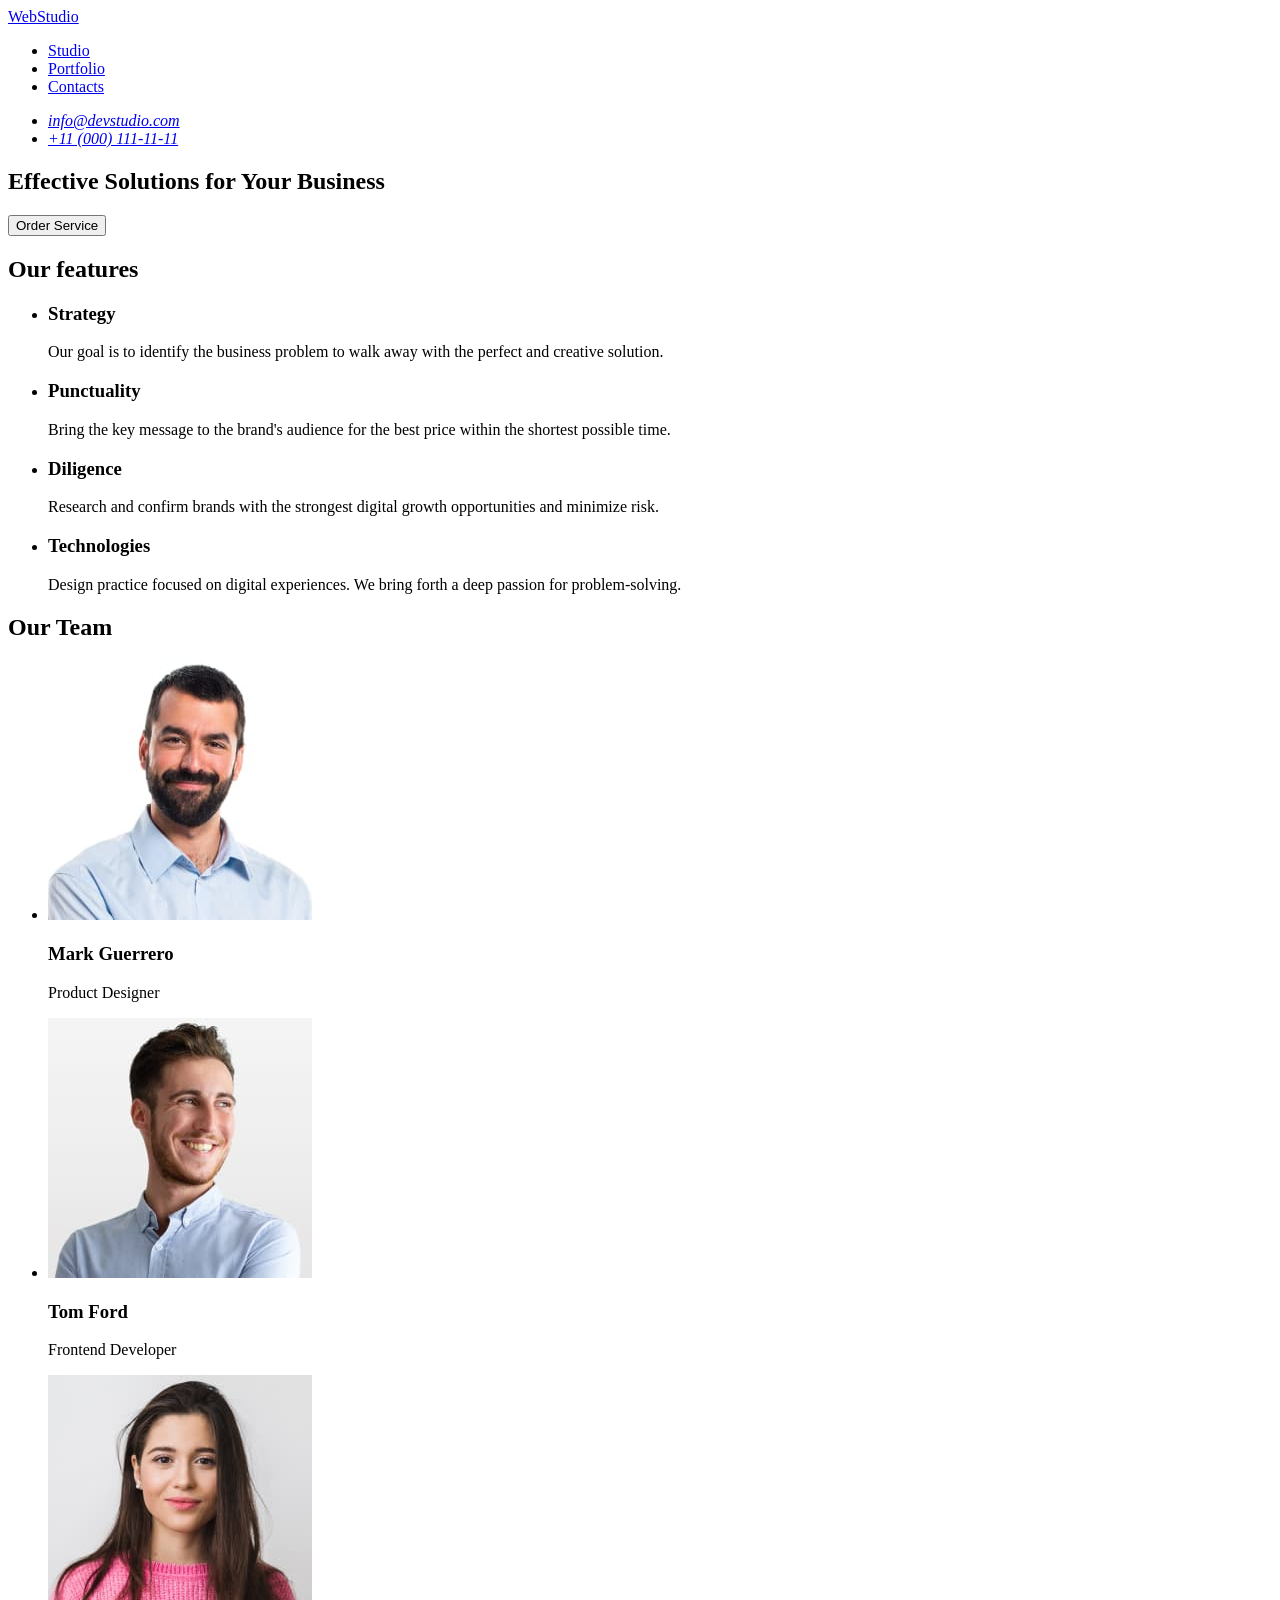
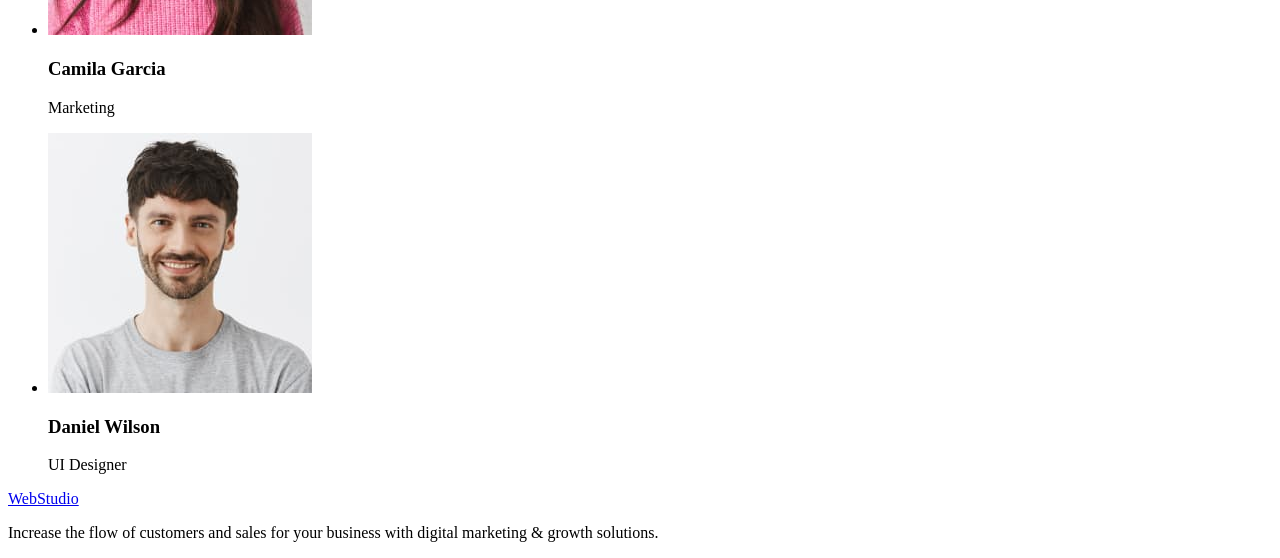
==== index.html @ a67ca137 "save changes" ====
<!doctype html>
<html lang="en">
  <head>
    <meta charset="UTF-8" />
    <meta name="viewport" content="width=device-width, initial-scale=1.0" />
    <title>WebStudio</title>
  </head>
  <body>
    <header id="header">
      <a href="./index.html">WebStudio</a>
      <nav>
        <ul>
          <li><a href="#hero">Studio</a></li>
          <li><a href="#portfolio">Portfolio</a></li>
          <li><a href="#footer">Contacts</a></li>
        </ul>
      </nav>
      <address>
        <ul>
          <li><a href="mailto:info@devstudio.com">info@devstudio.com</a></li>
          <li><a href="tel:+110001111111">+11 (000) 111-11-11</a></li>
        </ul>
      </address>
    </header>
    <main>
      <section id="hero">
        <h1>Effective Solutions for Your Business</h1>
        <button type="button">Order Service</button>
      </section>

      <section id="features">
        <h2>Our features</h2>
        <ul>
          <li>
            <h3>Strategy</h3>
            <p>
              Our goal is to identify the business problem to walk away with the
              perfect and creative solution.
            </p>
          </li>

          <li>
            <h3>Punctuality</h3>
            <p>
              Bring the key message to the brand's audience for the best price
              within the shortest possible time.
            </p>
          </li>

          <li>
            <h3>Diligence</h3>
            <p>
              Research and confirm brands with the strongest digital growth
              opportunities and minimize risk.
            </p>
          </li>

          <li>
            <h3>Technologies</h3>
            <p>
              Design practice focused on digital experiences. We bring forth a
              deep passion for problem-solving.
            </p>
          </li>
        </ul>
      </section>

      <section id="team">
        <h2>Our Team</h2>
        <ul>
          <li>
            <img
              src="./images/team-1.jpg"
              alt="Mark Guerrero"
              width="264"
              height="260"
            />
            <h3>Mark Guerrero</h3>
            <p>Product Designer</p>
          </li>

          <li>
            <img
              src="./images/team-2.jpg"
              alt="Tom Ford"
              width="264"
              height="260"
            />
            <h3>Tom Ford</h3>
            <p>Frontend Developer</p>
          </li>

          <li>
            <img
              src="./images/team-3.jpg"
              alt="Camila Garcia"
              width="264"
              height="260"
            />
            <h3>Camila Garcia</h3>
            <p>Marketing</p>
          </li>

          <li>
            <img
              src="./images/team-4.jpg"
              alt="Daniel Wilson"
              width="264"
              height="260"
            />
            <h3>Daniel Wilson</h3>
            <p>UI Designer</p>
          </li>
        </ul>
      </section>
    </main>
    <footer id="footer">
      <a href="./index.html">WebStudio</a>
      <p>
        Increase the flow of customers and sales for your business with digital
        marketing & growth solutions.
      </p>
    </footer>
  </body>
</html>
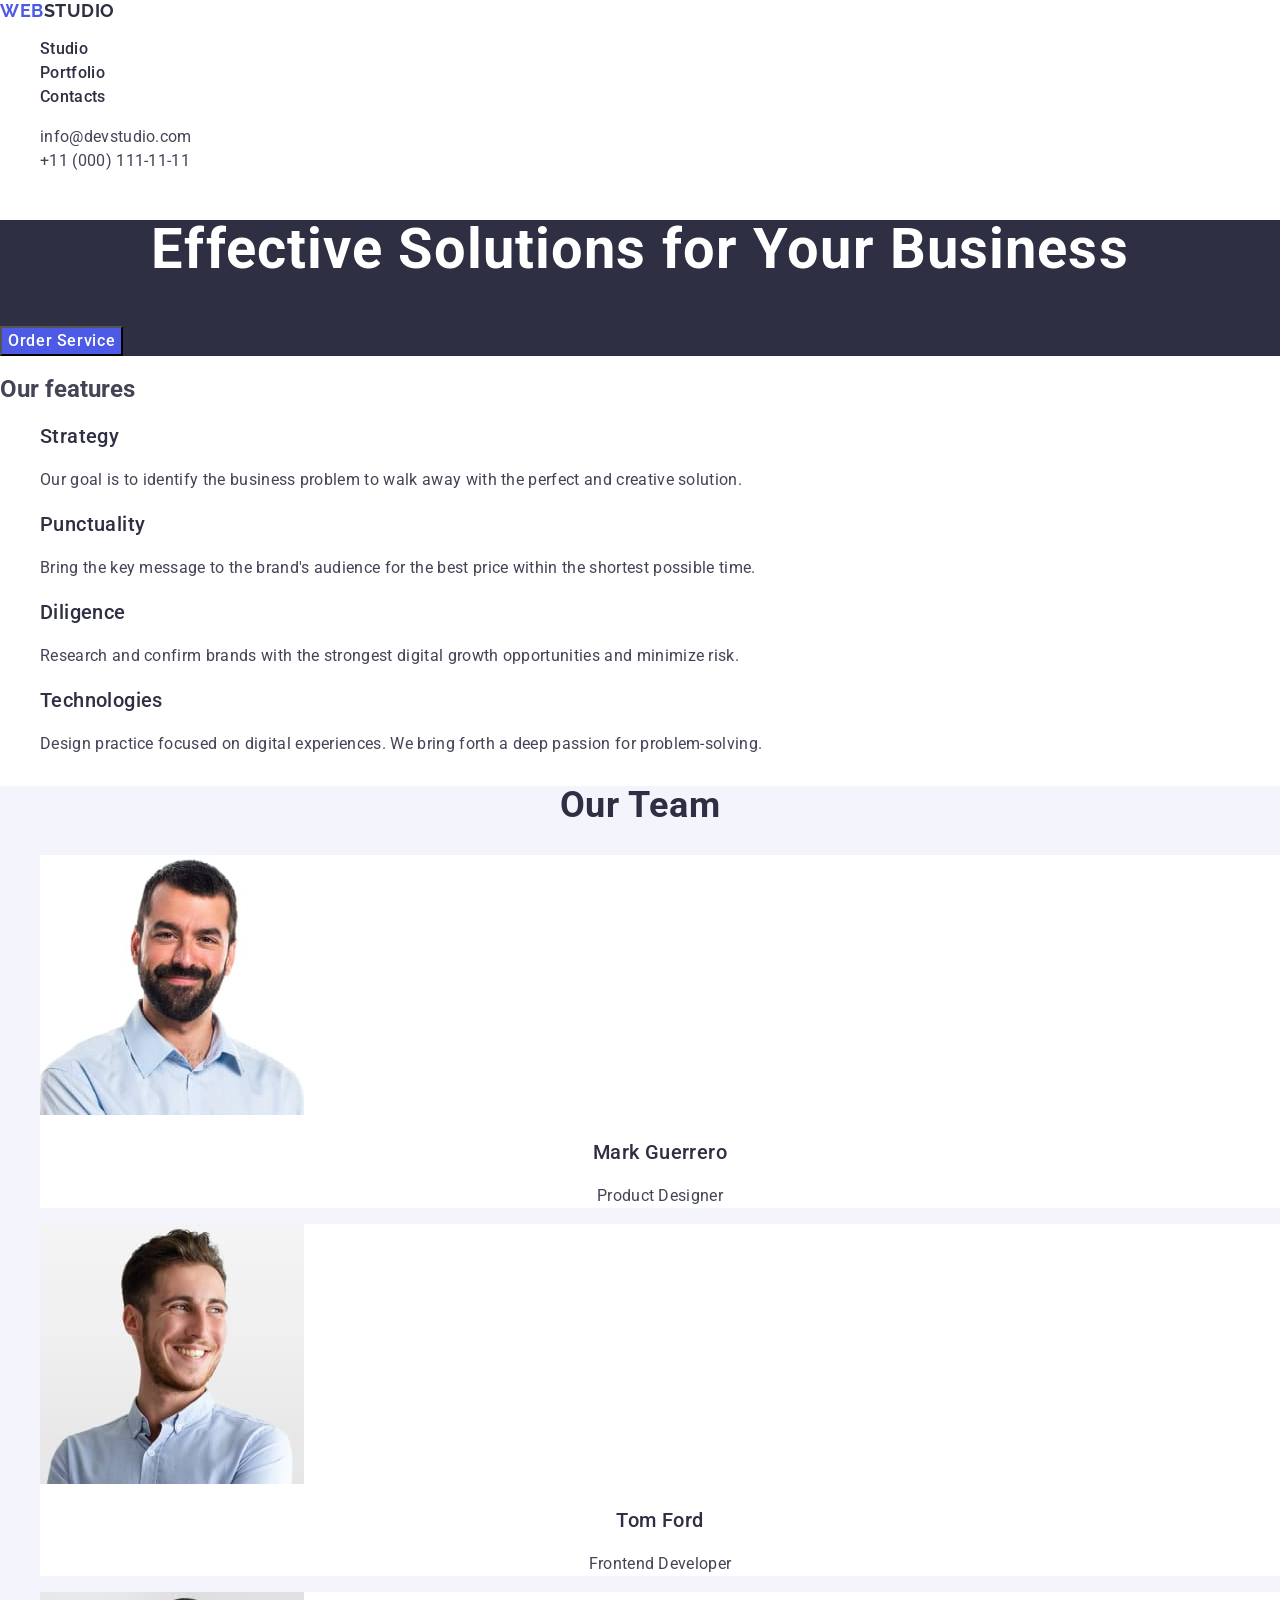
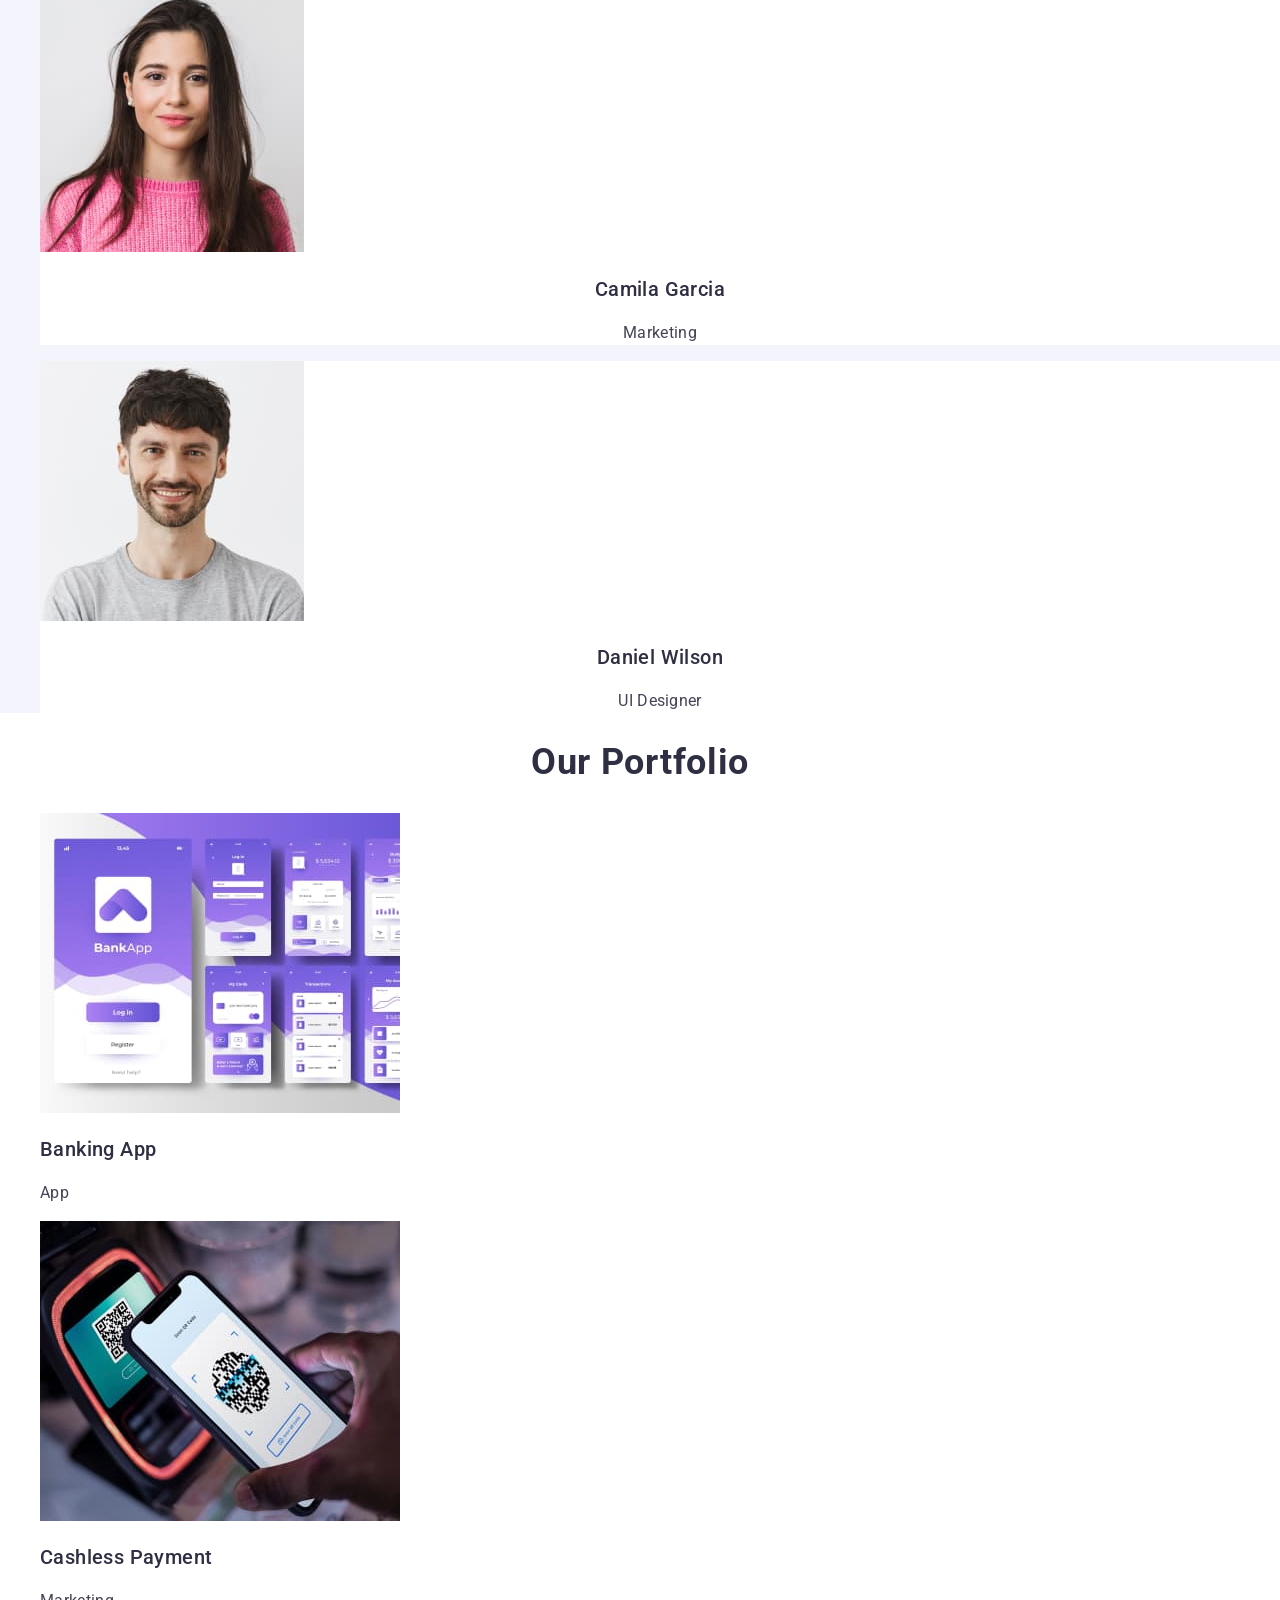
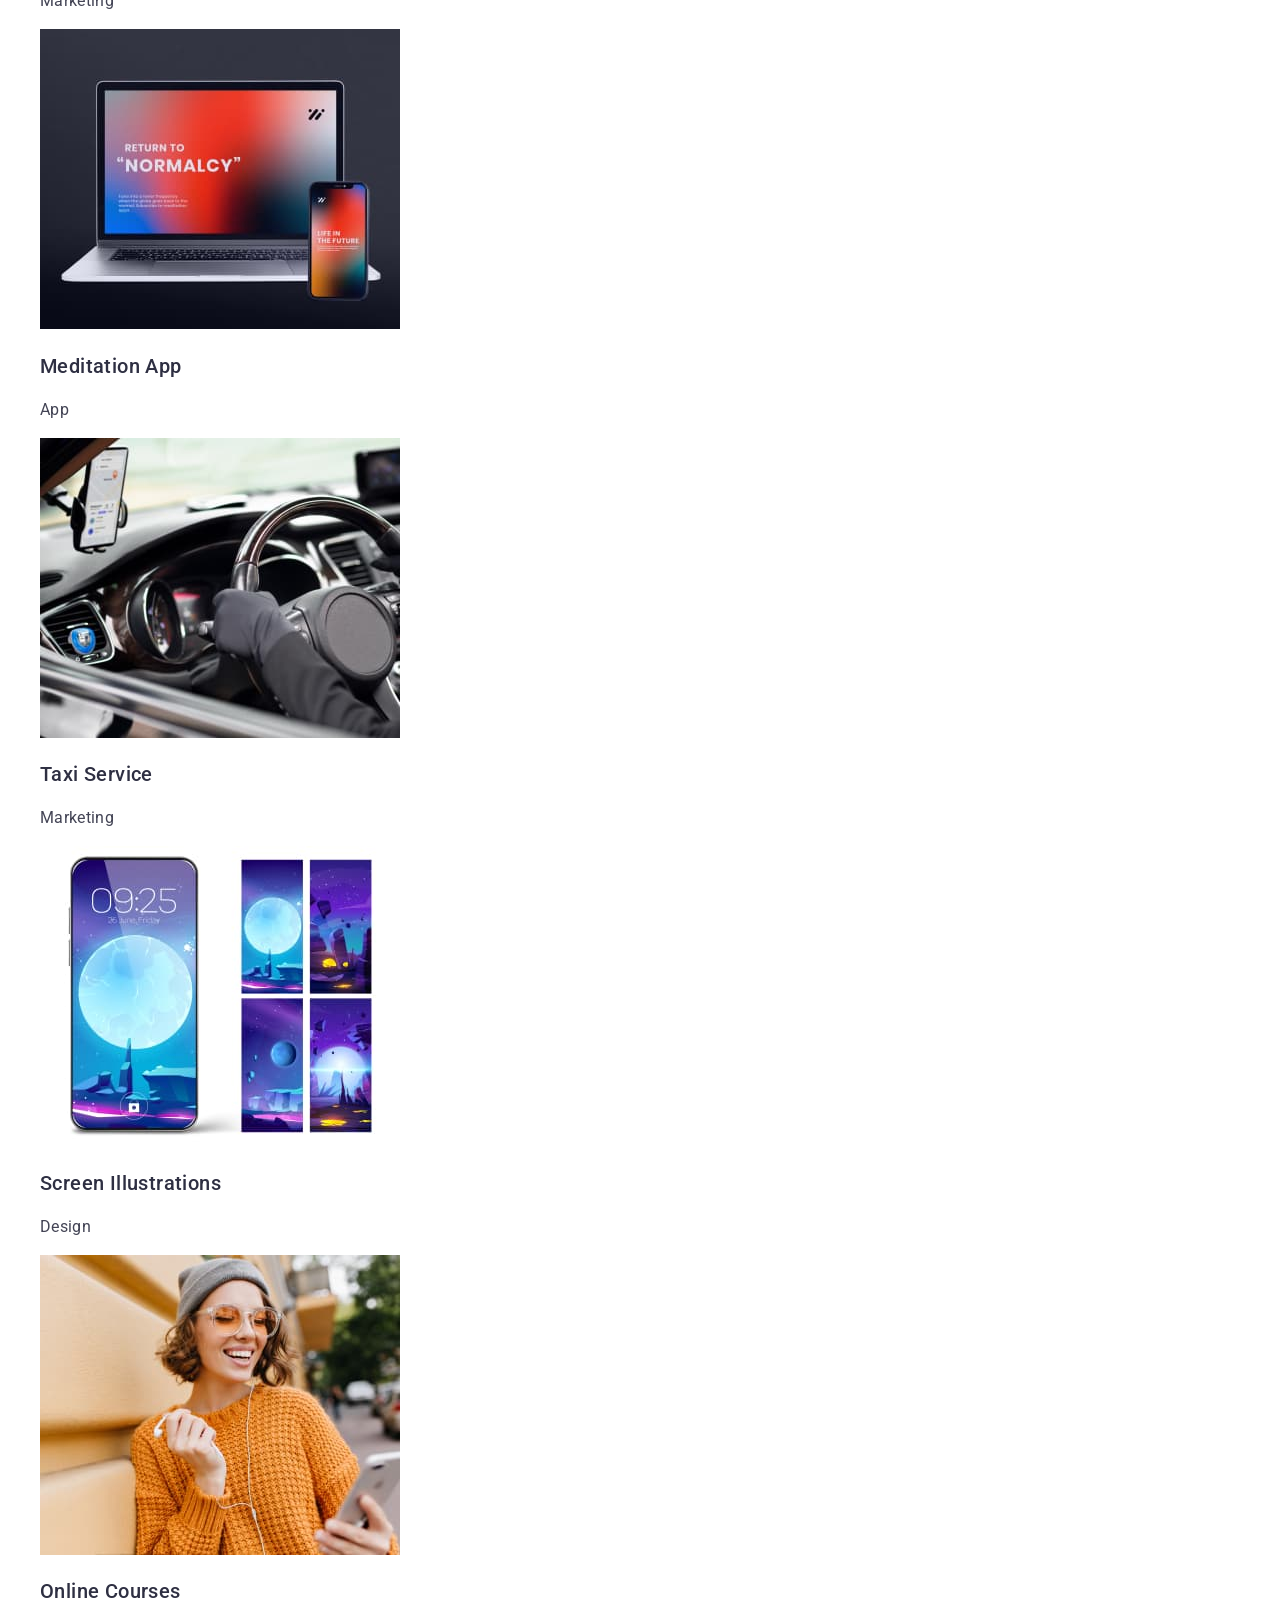
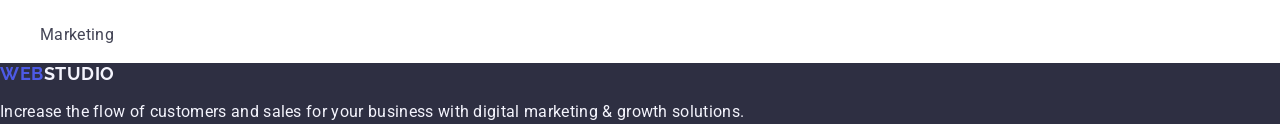
==== commit 5eec8ba7: "save" ====
--- a/index.html
+++ b/index.html
@@ -4,60 +4,90 @@
     <meta charset="UTF-8" />
     <meta name="viewport" content="width=device-width, initial-scale=1.0" />
     <title>WebStudio</title>
+
+    <link rel="preconnect" href="https://fonts.googleapis.com" />
+    <link rel="preconnect" href="https://fonts.gstatic.com" crossorigin />
+    <link
+      href="https://fonts.googleapis.com/css2?family=Raleway:ital,wght@0,100..900;1,100..900&family=Roboto:ital,wght@0,100..900;1,100..900&display=swap"
+      rel="stylesheet"
+    />
+
+    <link
+      rel="stylesheet"
+      href="https://cdn.jsdelivr.net/npm/modern-normalize@3.0.1/modern-normalize.min.css"
+    />
+
+    <link rel="stylesheet" href="./css/main.css" />
   </head>
   <body>
     <header id="header">
-      <a href="./index.html">WebStudio</a>
+      <a class="logo" href="./index.html"
+        ><span class="logo-accent">Web</span><span>Studio</span>
+      </a>
       <nav>
         <ul>
-          <li><a href="#hero">Studio</a></li>
-          <li><a href="#portfolio">Portfolio</a></li>
-          <li><a href="#footer">Contacts</a></li>
+          <li>
+            <a class="nav-link" href="#hero">Studio</a>
+          </li>
+          <li>
+            <a class="nav-link" href="#portfolio">Portfolio</a>
+          </li>
+          <li>
+            <a class="nav-link" href="#contacts">Contacts</a>
+          </li>
         </ul>
       </nav>
       <address>
         <ul>
-          <li><a href="mailto:info@devstudio.com">info@devstudio.com</a></li>
-          <li><a href="tel:+110001111111">+11 (000) 111-11-11</a></li>
+          <li>
+            <a class="contacts-link" href="mailto:info@devstudio.com"
+              >info@devstudio.com</a
+            >
+          </li>
+          <li>
+            <a class="contacts-link" href="tel:+110001111111"
+              >+11 (000) 111-11-11</a
+            >
+          </li>
         </ul>
       </address>
     </header>
     <main>
-      <section id="hero">
-        <h1>Effective Solutions for Your Business</h1>
-        <button type="button">Order Service</button>
+      <section id="hero" class="section-hero">
+        <h1 class="hero-title">Effective Solutions for Your Business</h1>
+        <button class="hero-btn" type="button">Order Service</button>
       </section>
 
       <section id="features">
         <h2>Our features</h2>
         <ul>
           <li>
-            <h3>Strategy</h3>
-            <p>
+            <h3 class="card-subtitle">Strategy</h3>
+            <p class="card-text">
               Our goal is to identify the business problem to walk away with the
               perfect and creative solution.
             </p>
           </li>
 
           <li>
-            <h3>Punctuality</h3>
-            <p>
+            <h3 class="card-subtitle">Punctuality</h3>
+            <p class="card-text">
               Bring the key message to the brand's audience for the best price
               within the shortest possible time.
             </p>
           </li>
 
           <li>
-            <h3>Diligence</h3>
-            <p>
+            <h3 class="card-subtitle">Diligence</h3>
+            <p class="card-text">
               Research and confirm brands with the strongest digital growth
               opportunities and minimize risk.
             </p>
           </li>
 
           <li>
-            <h3>Technologies</h3>
-            <p>
+            <h3 class="card-subtitle">Technologies</h3>
+            <p class="card-text">
               Design practice focused on digital experiences. We bring forth a
               deep passion for problem-solving.
             </p>
@@ -65,58 +95,132 @@
         </ul>
       </section>
 
-      <section id="team">
-        <h2>Our Team</h2>
-        <ul>
-          <li>
+      <section id="team" class="section-team">
+        <h2 class="section-title">Our Team</h2>
+        <ul>
+          <li class="team-item">
             <img
               src="./images/team-1.jpg"
               alt="Mark Guerrero"
               width="264"
               height="260"
             />
-            <h3>Mark Guerrero</h3>
-            <p>Product Designer</p>
-          </li>
-
-          <li>
+            <h3 class="card-subtitle team-subtitle">Mark Guerrero</h3>
+            <p class="card-text team-text">Product Designer</p>
+          </li>
+
+          <li class="team-item">
             <img
               src="./images/team-2.jpg"
               alt="Tom Ford"
               width="264"
               height="260"
             />
-            <h3>Tom Ford</h3>
-            <p>Frontend Developer</p>
-          </li>
-
-          <li>
+            <h3 class="card-subtitle team-subtitle">Tom Ford</h3>
+            <p class="card-text team-text">Frontend Developer</p>
+          </li>
+
+          <li class="team-item">
             <img
               src="./images/team-3.jpg"
               alt="Camila Garcia"
               width="264"
               height="260"
             />
-            <h3>Camila Garcia</h3>
-            <p>Marketing</p>
-          </li>
-
-          <li>
+            <h3 class="card-subtitle team-subtitle">Camila Garcia</h3>
+            <p class="card-text team-text">Marketing</p>
+          </li>
+
+          <li class="team-item">
             <img
               src="./images/team-4.jpg"
               alt="Daniel Wilson"
               width="264"
               height="260"
             />
-            <h3>Daniel Wilson</h3>
-            <p>UI Designer</p>
+            <h3 class="card-subtitle team-subtitle">Daniel Wilson</h3>
+            <p class="card-text team-text">UI Designer</p>
+          </li>
+        </ul>
+      </section>
+
+      <section id="portfolio">
+        <h2 class="section-title">Our Portfolio</h2>
+
+        <ul>
+          <li>
+            <img
+              src="./images/portfolio-1.jpg"
+              alt="Banking App"
+              width="360"
+              height="300"
+            />
+            <h3 class="card-subtitle">Banking App</h3>
+            <p class="card-text">App</p>
+          </li>
+
+          <li>
+            <img
+              src="./images/portfolio-2.jpg"
+              alt="Cashless Payment"
+              width="360"
+              height="300"
+            />
+            <h3 class="card-subtitle">Cashless Payment</h3>
+            <p class="card-text">Marketing</p>
+          </li>
+
+          <li>
+            <img
+              src="./images/portfolio-3.jpg"
+              alt="Meditation App"
+              width="360"
+              height="300"
+            />
+            <h3 class="card-subtitle">Meditation App</h3>
+            <p class="card-text">App</p>
+          </li>
+
+          <li>
+            <img
+              src="./images/portfolio-4.jpg"
+              alt="Taxi Service"
+              width="360"
+              height="300"
+            />
+            <h3 class="card-subtitle">Taxi Service</h3>
+            <p class="card-text">Marketing</p>
+          </li>
+
+          <li>
+            <img
+              src="./images/portfolio-5.jpg"
+              alt="Screen Illustrations"
+              width="360"
+              height="300"
+            />
+            <h3 class="card-subtitle">Screen Illustrations</h3>
+            <p class="card-text">Design</p>
+          </li>
+
+          <li>
+            <img
+              src="./images/portfolio-6.jpg"
+              alt="Online Courses"
+              width="360"
+              height="300"
+            />
+            <h3 class="card-subtitle">Online Courses</h3>
+            <p class="card-text">Marketing</p>
           </li>
         </ul>
       </section>
     </main>
-    <footer id="footer">
-      <a href="./index.html">WebStudio</a>
-      <p>
+    <footer id="footer" class="page-footer">
+      <a class="logo footer-logo" href="./index.html"
+        ><span class="logo-accent">Web</span><span>Studio</span>
+      </a>
+      <p class="footer-text">
         Increase the flow of customers and sales for your business with digital
         marketing & growth solutions.
       </p>
--- a/css/main.css
+++ b/css/main.css
@@ -0,0 +1,7 @@
+@import './globals.css';
+@import './header.css';
+@import './hero.css';
+@import './features.css';
+@import './team.css';
+@import './portfolio.css';
+@import './footer.css';
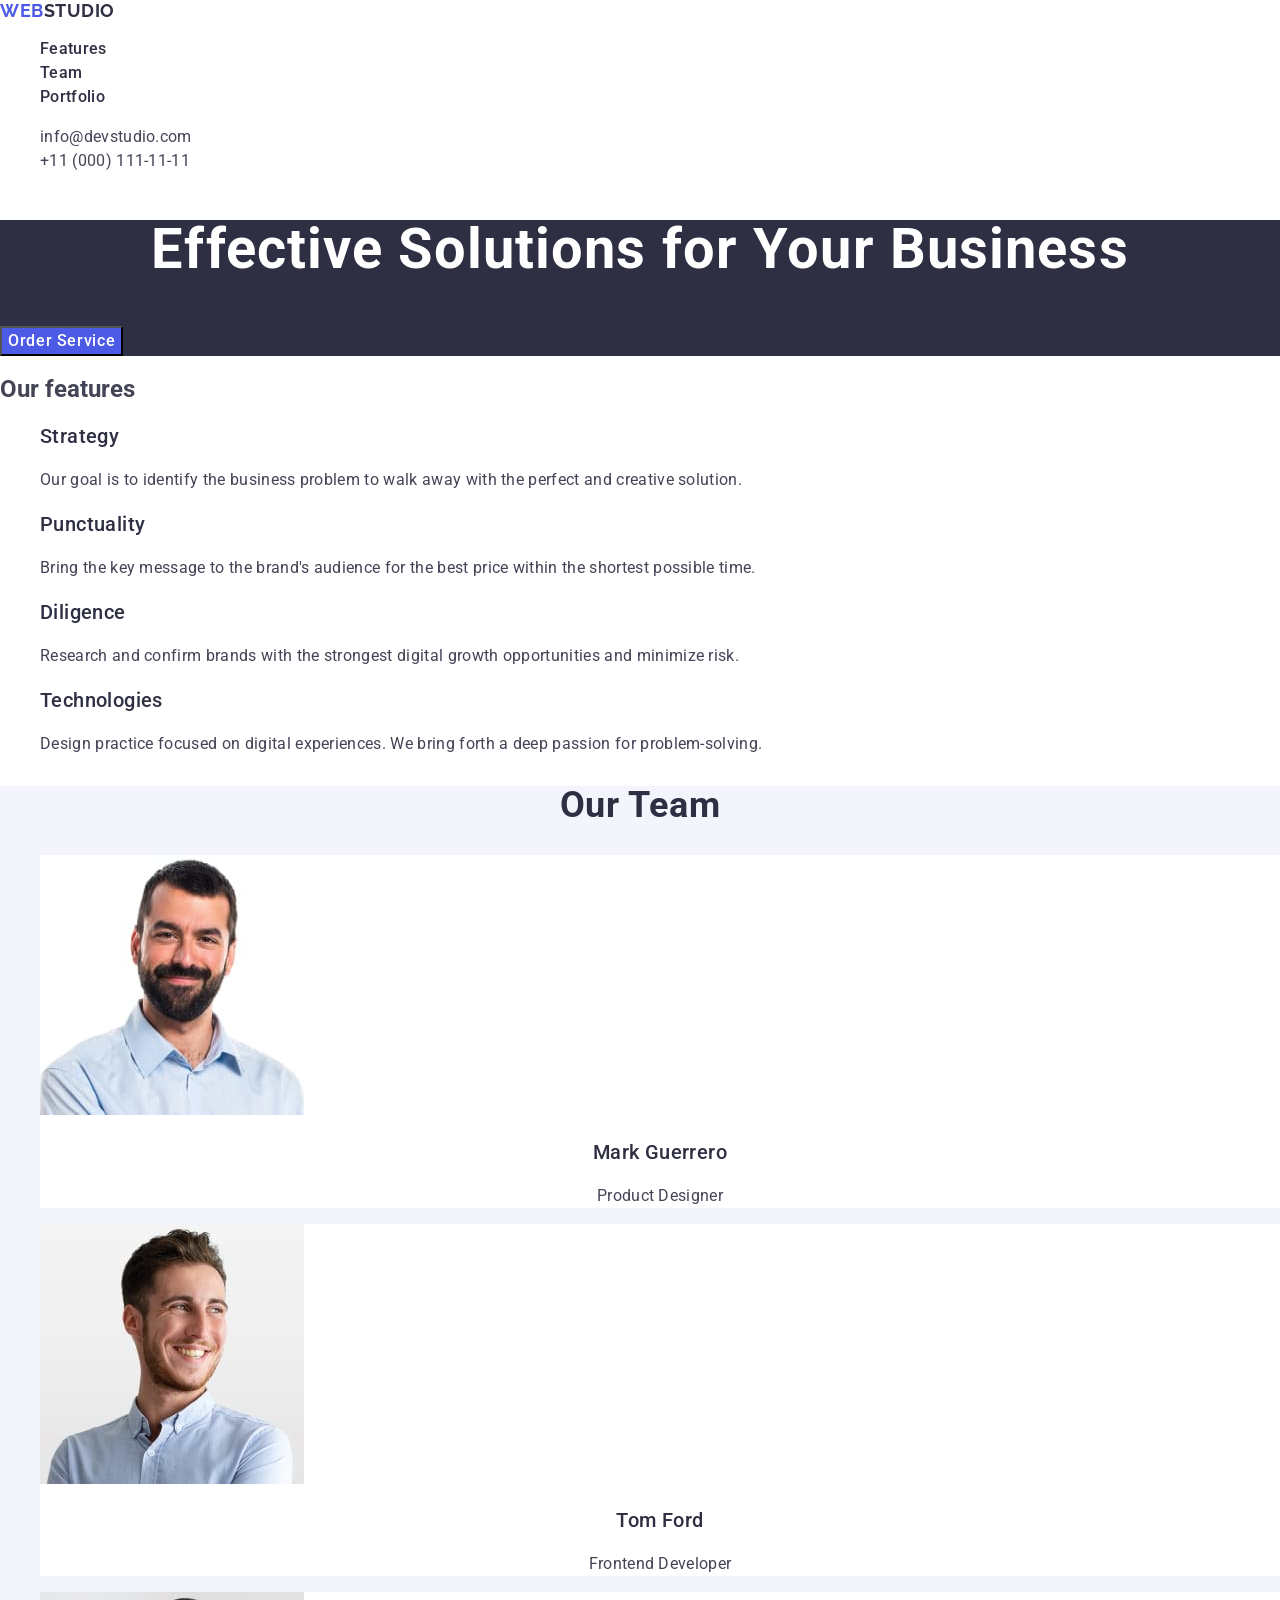
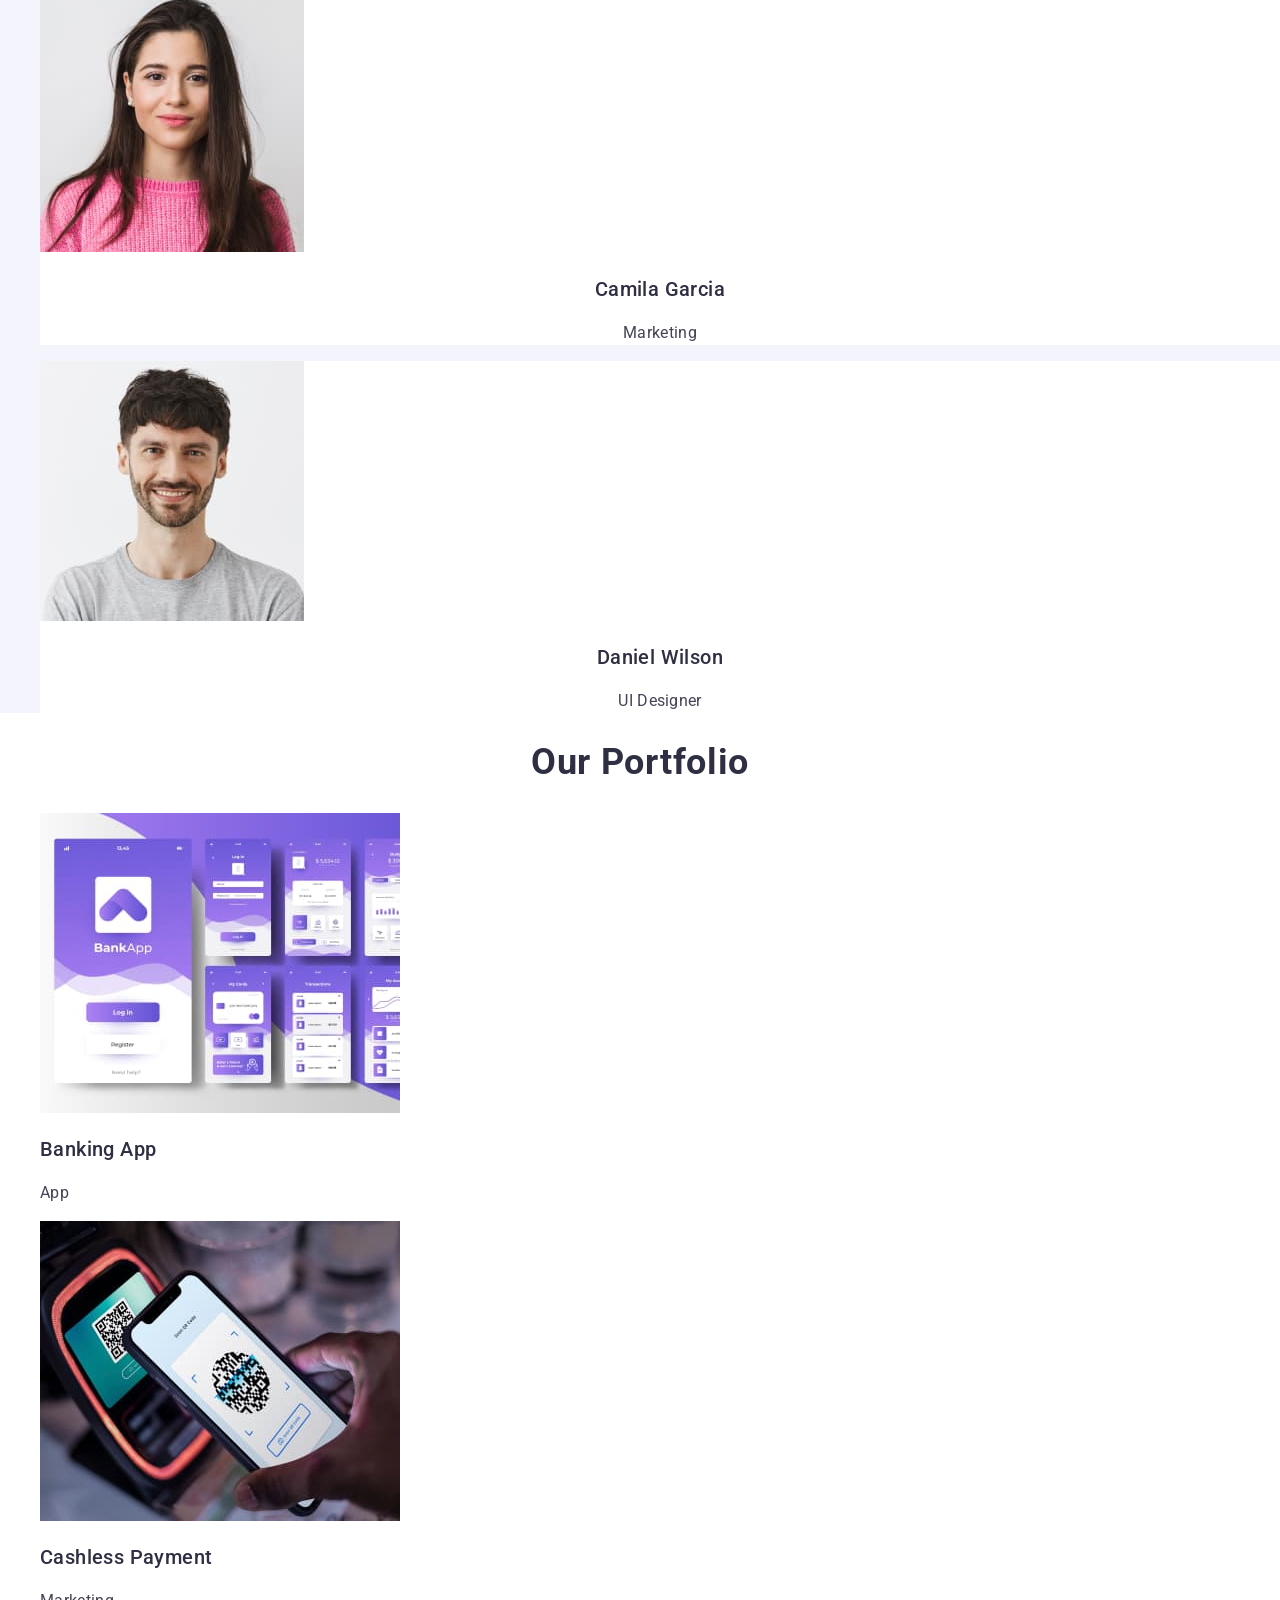
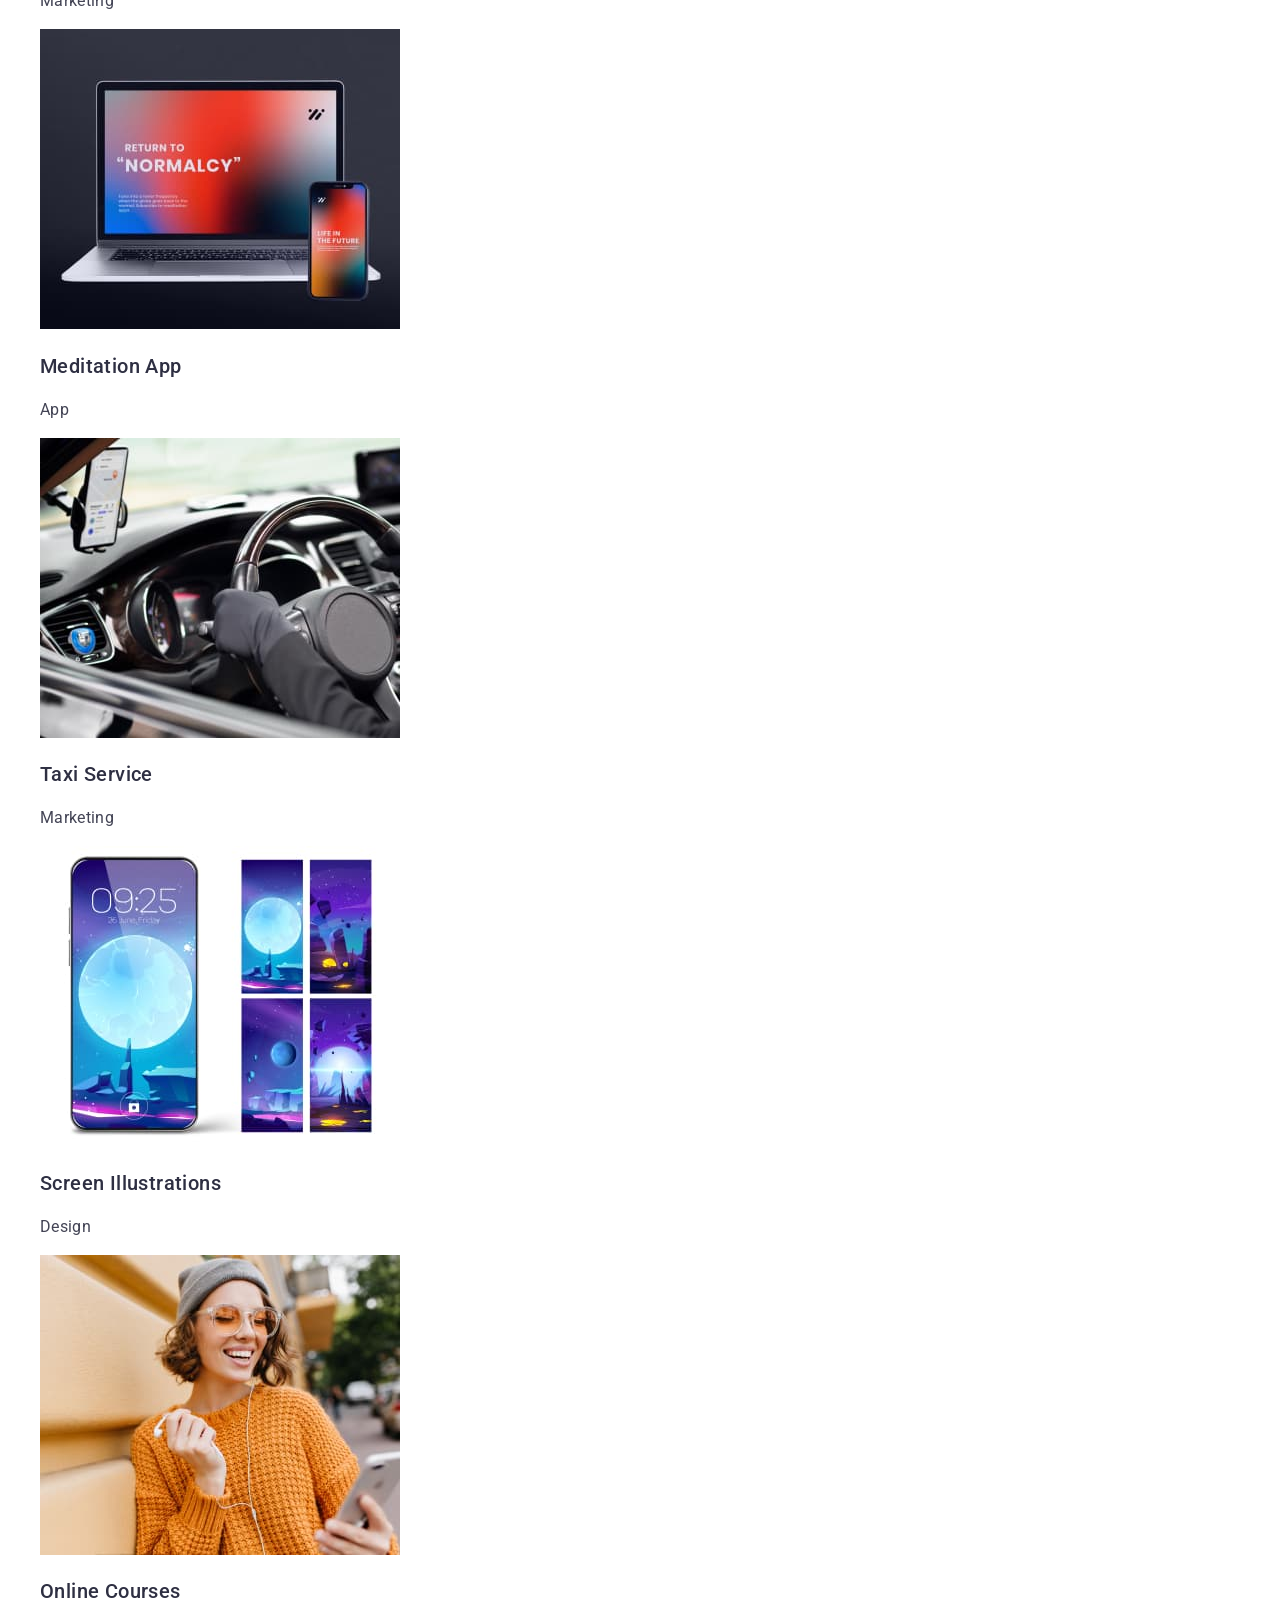
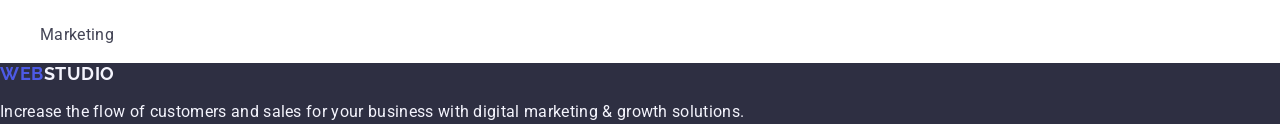
==== commit 3f504f85: "update globals.css" ====
--- a/index.html
+++ b/index.html
@@ -26,15 +26,9 @@
       </a>
       <nav>
         <ul>
-          <li>
-            <a class="nav-link" href="#hero">Studio</a>
-          </li>
-          <li>
-            <a class="nav-link" href="#portfolio">Portfolio</a>
-          </li>
-          <li>
-            <a class="nav-link" href="#contacts">Contacts</a>
-          </li>
+          <li><a class="nav-link" href="#features">Features</a></li>
+          <li><a class="nav-link" href="#team">Team</a></li>
+          <li><a class="nav-link" href="#portfolio">Portfolio</a></li>
         </ul>
       </nav>
       <address>
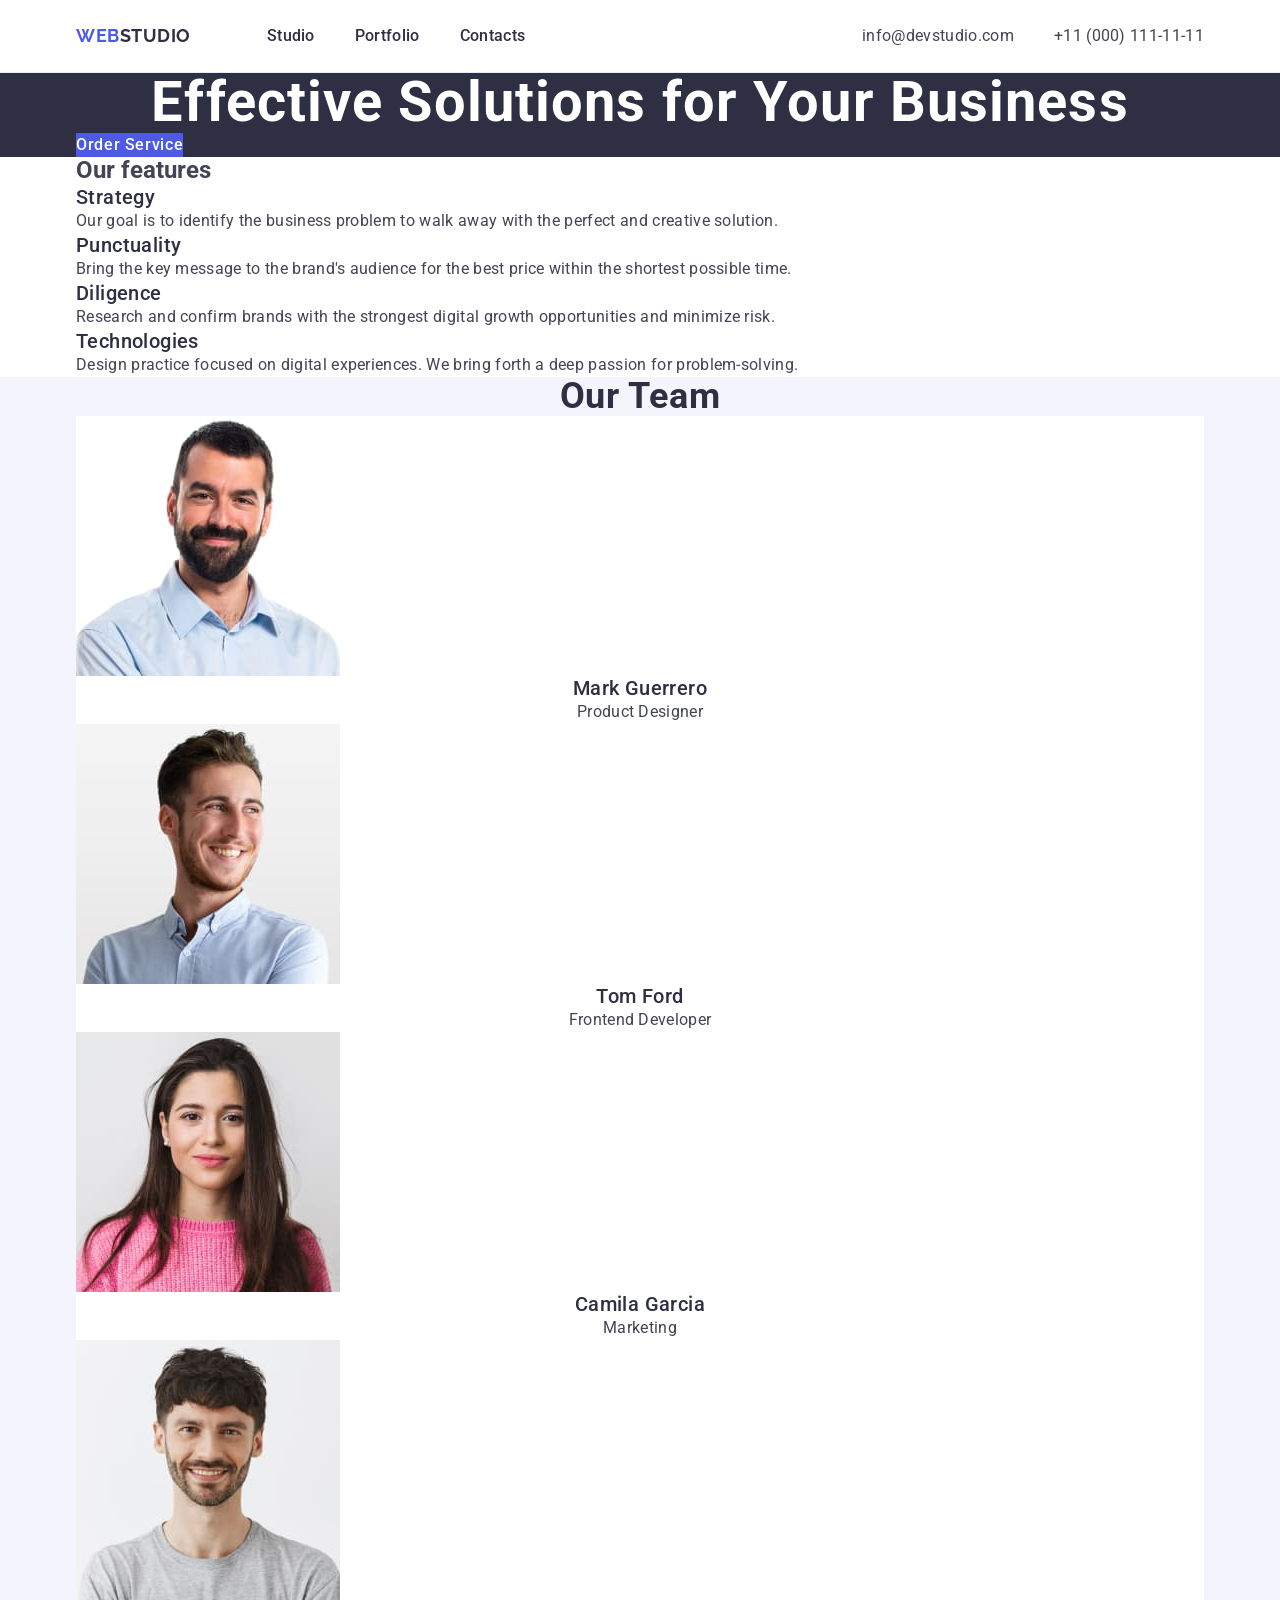
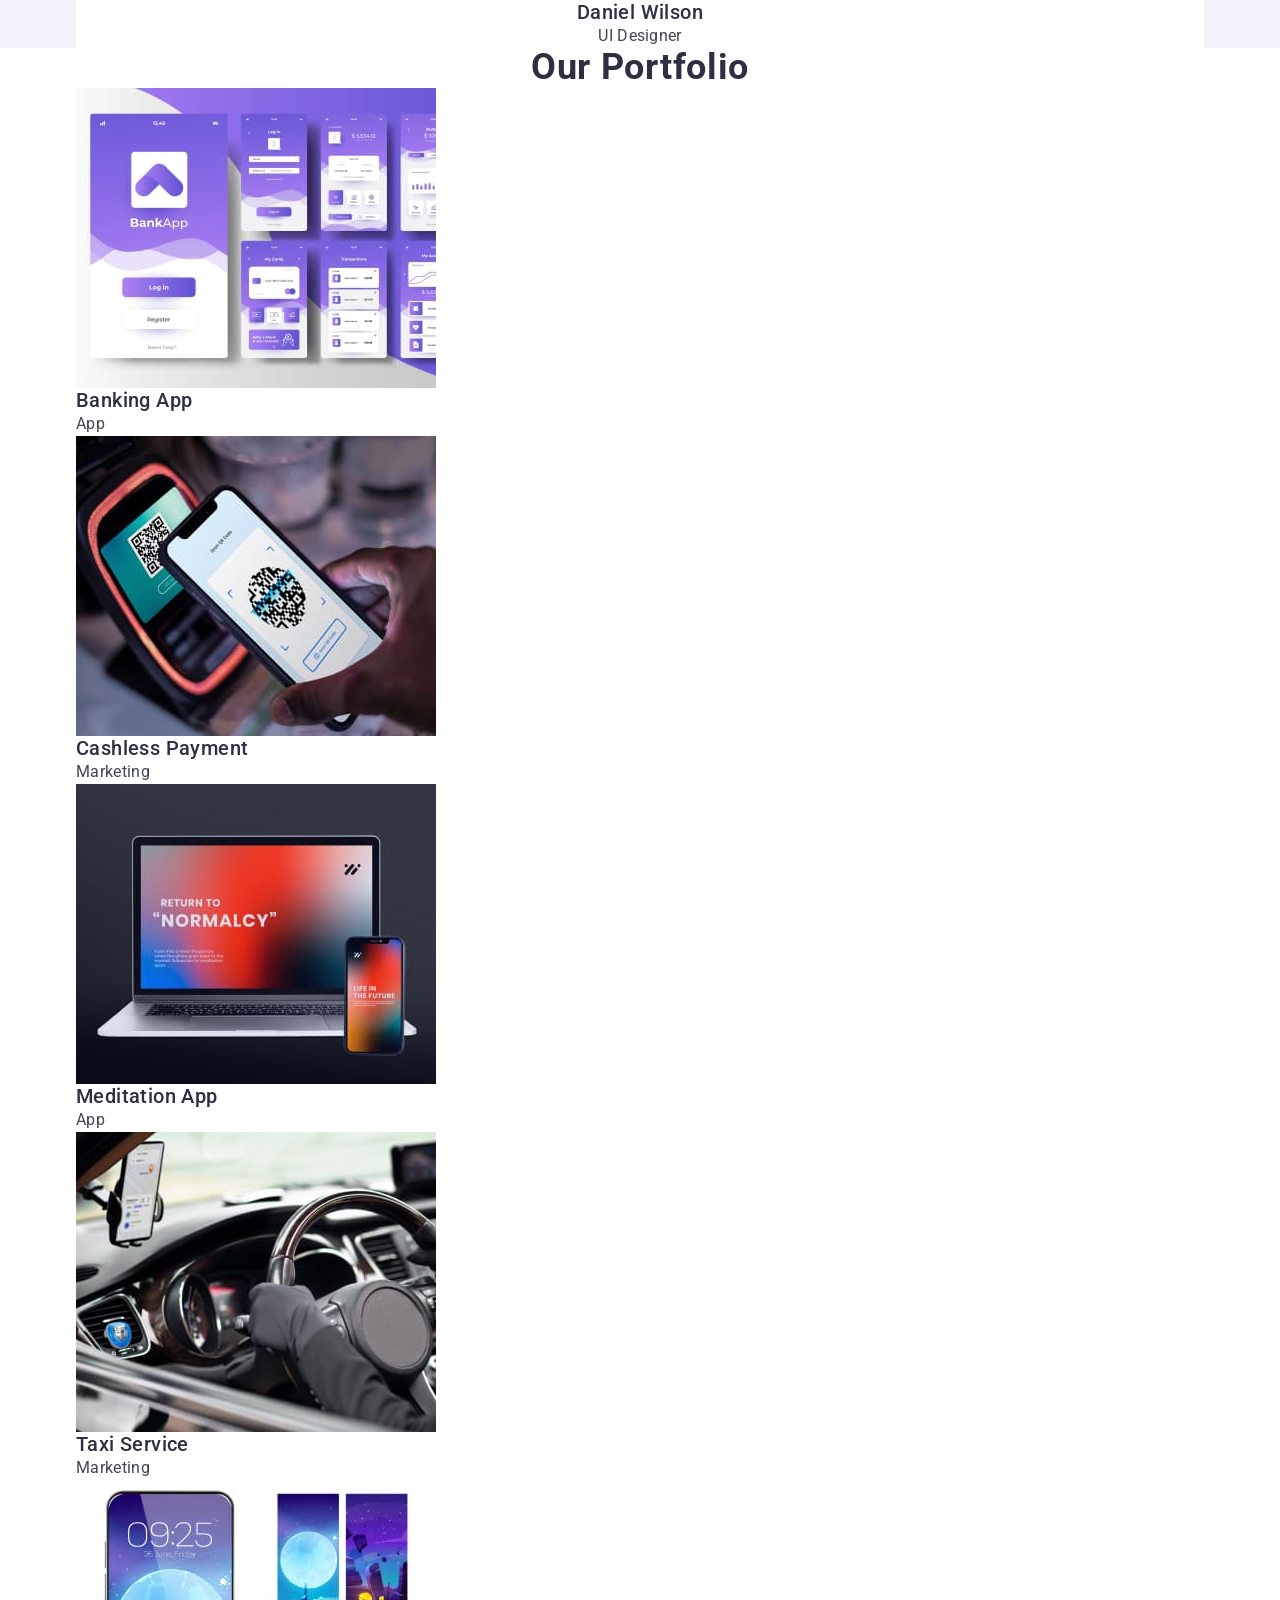
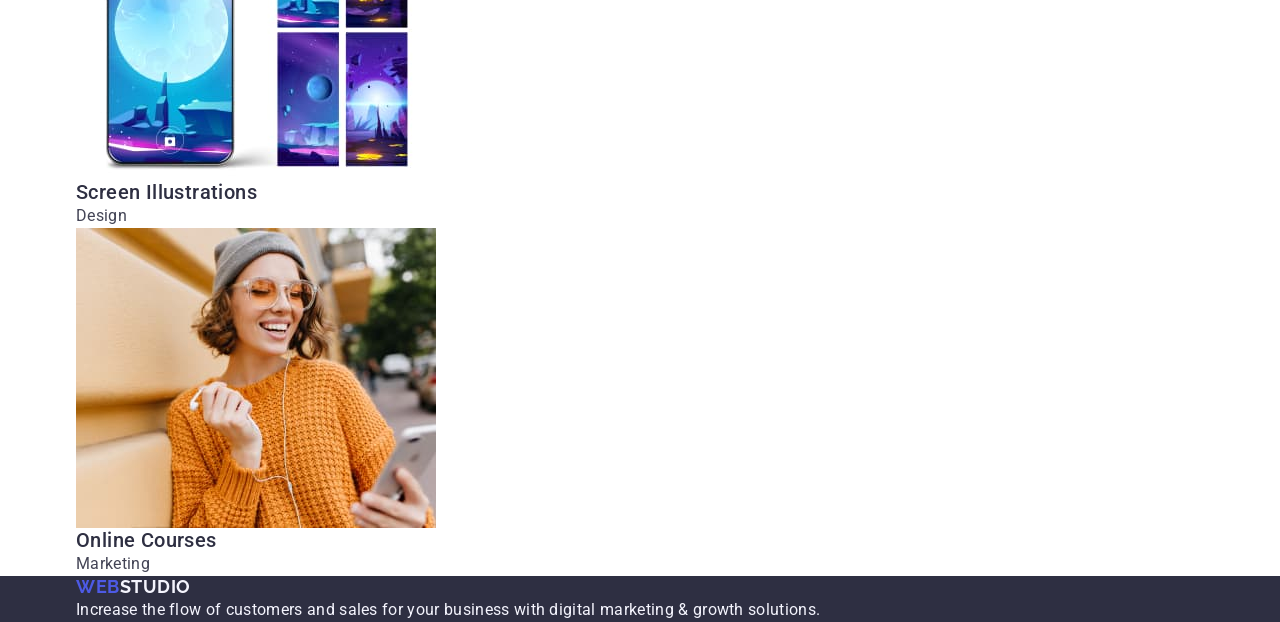
==== commit 53c01e92: "add header" ====
--- a/index.html
+++ b/index.html
@@ -20,204 +20,219 @@
     <link rel="stylesheet" href="./css/main.css" />
   </head>
   <body>
-    <header id="header">
-      <a class="logo" href="./index.html"
-        ><span class="logo-accent">Web</span><span>Studio</span>
-      </a>
-      <nav>
-        <ul>
-          <li><a class="nav-link" href="#features">Features</a></li>
-          <li><a class="nav-link" href="#team">Team</a></li>
-          <li><a class="nav-link" href="#portfolio">Portfolio</a></li>
-        </ul>
-      </nav>
-      <address>
-        <ul>
-          <li>
-            <a class="contacts-link" href="mailto:info@devstudio.com"
-              >info@devstudio.com</a
-            >
-          </li>
-          <li>
-            <a class="contacts-link" href="tel:+110001111111"
-              >+11 (000) 111-11-11</a
-            >
-          </li>
-        </ul>
-      </address>
+    <header id="header" class="page-header">
+      <div class="container header-container">
+        <a class="logo header-logo" href="./index.html"
+          ><span class="logo-accent">Web</span><span>Studio</span>
+        </a>
+        <nav>
+          <ul class="nav-list">
+            <li class="nav-item">
+              <a class="nav-link" href="./index.html">Studio</a>
+            </li>
+            <li class="nav-item"><a class="nav-link" href="">Portfolio</a></li>
+            <li class="nav-item"><a class="nav-link" href="">Contacts</a></li>
+          </ul>
+        </nav>
+        <address class="contacts">
+          <ul class="contacts-list">
+            <li class="contacts-item">
+              <a class="contacts-link" href="mailto:info@devstudio.com"
+                >info@devstudio.com</a
+              >
+            </li>
+
+            <li class="contacts-item">
+              <a class="contacts-link" href="tel:+110001111111"
+                >+11 (000) 111-11-11</a
+              >
+            </li>
+          </ul>
+        </address>
+      </div>
     </header>
     <main>
       <section id="hero" class="section-hero">
-        <h1 class="hero-title">Effective Solutions for Your Business</h1>
-        <button class="hero-btn" type="button">Order Service</button>
+        <div class="container">
+          <h1 class="hero-title">Effective Solutions for Your Business</h1>
+          <button class="hero-btn" type="button">Order Service</button>
+        </div>
       </section>
 
       <section id="features">
-        <h2>Our features</h2>
-        <ul>
-          <li>
-            <h3 class="card-subtitle">Strategy</h3>
-            <p class="card-text">
-              Our goal is to identify the business problem to walk away with the
-              perfect and creative solution.
-            </p>
-          </li>
-
-          <li>
-            <h3 class="card-subtitle">Punctuality</h3>
-            <p class="card-text">
-              Bring the key message to the brand's audience for the best price
-              within the shortest possible time.
-            </p>
-          </li>
-
-          <li>
-            <h3 class="card-subtitle">Diligence</h3>
-            <p class="card-text">
-              Research and confirm brands with the strongest digital growth
-              opportunities and minimize risk.
-            </p>
-          </li>
-
-          <li>
-            <h3 class="card-subtitle">Technologies</h3>
-            <p class="card-text">
-              Design practice focused on digital experiences. We bring forth a
-              deep passion for problem-solving.
-            </p>
-          </li>
-        </ul>
+        <div class="container">
+          <h2>Our features</h2>
+          <ul>
+            <li>
+              <h3 class="card-subtitle">Strategy</h3>
+              <p class="card-text">
+                Our goal is to identify the business problem to walk away with
+                the perfect and creative solution.
+              </p>
+            </li>
+
+            <li>
+              <h3 class="card-subtitle">Punctuality</h3>
+              <p class="card-text">
+                Bring the key message to the brand's audience for the best price
+                within the shortest possible time.
+              </p>
+            </li>
+
+            <li>
+              <h3 class="card-subtitle">Diligence</h3>
+              <p class="card-text">
+                Research and confirm brands with the strongest digital growth
+                opportunities and minimize risk.
+              </p>
+            </li>
+
+            <li>
+              <h3 class="card-subtitle">Technologies</h3>
+              <p class="card-text">
+                Design practice focused on digital experiences. We bring forth a
+                deep passion for problem-solving.
+              </p>
+            </li>
+          </ul>
+        </div>
       </section>
 
       <section id="team" class="section-team">
-        <h2 class="section-title">Our Team</h2>
-        <ul>
-          <li class="team-item">
-            <img
-              src="./images/team-1.jpg"
-              alt="Mark Guerrero"
-              width="264"
-              height="260"
-            />
-            <h3 class="card-subtitle team-subtitle">Mark Guerrero</h3>
-            <p class="card-text team-text">Product Designer</p>
-          </li>
-
-          <li class="team-item">
-            <img
-              src="./images/team-2.jpg"
-              alt="Tom Ford"
-              width="264"
-              height="260"
-            />
-            <h3 class="card-subtitle team-subtitle">Tom Ford</h3>
-            <p class="card-text team-text">Frontend Developer</p>
-          </li>
-
-          <li class="team-item">
-            <img
-              src="./images/team-3.jpg"
-              alt="Camila Garcia"
-              width="264"
-              height="260"
-            />
-            <h3 class="card-subtitle team-subtitle">Camila Garcia</h3>
-            <p class="card-text team-text">Marketing</p>
-          </li>
-
-          <li class="team-item">
-            <img
-              src="./images/team-4.jpg"
-              alt="Daniel Wilson"
-              width="264"
-              height="260"
-            />
-            <h3 class="card-subtitle team-subtitle">Daniel Wilson</h3>
-            <p class="card-text team-text">UI Designer</p>
-          </li>
-        </ul>
+        <div class="container">
+          <h2 class="section-title">Our Team</h2>
+          <ul>
+            <li class="team-item">
+              <img
+                src="./images/team-1.jpg"
+                alt="Mark Guerrero"
+                width="264"
+                height="260"
+              />
+              <h3 class="card-subtitle team-subtitle">Mark Guerrero</h3>
+              <p class="card-text team-text">Product Designer</p>
+            </li>
+
+            <li class="team-item">
+              <img
+                src="./images/team-2.jpg"
+                alt="Tom Ford"
+                width="264"
+                height="260"
+              />
+              <h3 class="card-subtitle team-subtitle">Tom Ford</h3>
+              <p class="card-text team-text">Frontend Developer</p>
+            </li>
+
+            <li class="team-item">
+              <img
+                src="./images/team-3.jpg"
+                alt="Camila Garcia"
+                width="264"
+                height="260"
+              />
+              <h3 class="card-subtitle team-subtitle">Camila Garcia</h3>
+              <p class="card-text team-text">Marketing</p>
+            </li>
+
+            <li class="team-item">
+              <img
+                src="./images/team-4.jpg"
+                alt="Daniel Wilson"
+                width="264"
+                height="260"
+              />
+              <h3 class="card-subtitle team-subtitle">Daniel Wilson</h3>
+              <p class="card-text team-text">UI Designer</p>
+            </li>
+          </ul>
+        </div>
       </section>
 
       <section id="portfolio">
-        <h2 class="section-title">Our Portfolio</h2>
-
-        <ul>
-          <li>
-            <img
-              src="./images/portfolio-1.jpg"
-              alt="Banking App"
-              width="360"
-              height="300"
-            />
-            <h3 class="card-subtitle">Banking App</h3>
-            <p class="card-text">App</p>
-          </li>
-
-          <li>
-            <img
-              src="./images/portfolio-2.jpg"
-              alt="Cashless Payment"
-              width="360"
-              height="300"
-            />
-            <h3 class="card-subtitle">Cashless Payment</h3>
-            <p class="card-text">Marketing</p>
-          </li>
-
-          <li>
-            <img
-              src="./images/portfolio-3.jpg"
-              alt="Meditation App"
-              width="360"
-              height="300"
-            />
-            <h3 class="card-subtitle">Meditation App</h3>
-            <p class="card-text">App</p>
-          </li>
-
-          <li>
-            <img
-              src="./images/portfolio-4.jpg"
-              alt="Taxi Service"
-              width="360"
-              height="300"
-            />
-            <h3 class="card-subtitle">Taxi Service</h3>
-            <p class="card-text">Marketing</p>
-          </li>
-
-          <li>
-            <img
-              src="./images/portfolio-5.jpg"
-              alt="Screen Illustrations"
-              width="360"
-              height="300"
-            />
-            <h3 class="card-subtitle">Screen Illustrations</h3>
-            <p class="card-text">Design</p>
-          </li>
-
-          <li>
-            <img
-              src="./images/portfolio-6.jpg"
-              alt="Online Courses"
-              width="360"
-              height="300"
-            />
-            <h3 class="card-subtitle">Online Courses</h3>
-            <p class="card-text">Marketing</p>
-          </li>
-        </ul>
+        <div class="container">
+          <h2 class="section-title">Our Portfolio</h2>
+
+          <ul>
+            <li>
+              <img
+                src="./images/portfolio-1.jpg"
+                alt="Banking App"
+                width="360"
+                height="300"
+              />
+              <h3 class="card-subtitle">Banking App</h3>
+              <p class="card-text">App</p>
+            </li>
+
+            <li>
+              <img
+                src="./images/portfolio-2.jpg"
+                alt="Cashless Payment"
+                width="360"
+                height="300"
+              />
+              <h3 class="card-subtitle">Cashless Payment</h3>
+              <p class="card-text">Marketing</p>
+            </li>
+
+            <li>
+              <img
+                src="./images/portfolio-3.jpg"
+                alt="Meditation App"
+                width="360"
+                height="300"
+              />
+              <h3 class="card-subtitle">Meditation App</h3>
+              <p class="card-text">App</p>
+            </li>
+
+            <li>
+              <img
+                src="./images/portfolio-4.jpg"
+                alt="Taxi Service"
+                width="360"
+                height="300"
+              />
+              <h3 class="card-subtitle">Taxi Service</h3>
+              <p class="card-text">Marketing</p>
+            </li>
+
+            <li>
+              <img
+                src="./images/portfolio-5.jpg"
+                alt="Screen Illustrations"
+                width="360"
+                height="300"
+              />
+              <h3 class="card-subtitle">Screen Illustrations</h3>
+              <p class="card-text">Design</p>
+            </li>
+
+            <li>
+              <img
+                src="./images/portfolio-6.jpg"
+                alt="Online Courses"
+                width="360"
+                height="300"
+              />
+              <h3 class="card-subtitle">Online Courses</h3>
+              <p class="card-text">Marketing</p>
+            </li>
+          </ul>
+        </div>
       </section>
     </main>
     <footer id="footer" class="page-footer">
-      <a class="logo footer-logo" href="./index.html"
-        ><span class="logo-accent">Web</span><span>Studio</span>
-      </a>
-      <p class="footer-text">
-        Increase the flow of customers and sales for your business with digital
-        marketing & growth solutions.
-      </p>
+      <div class="container">
+        <a class="logo footer-logo" href="./index.html"
+          ><span class="logo-accent">Web</span><span>Studio</span>
+        </a>
+        <p class="footer-text">
+          Increase the flow of customers and sales for your business with
+          digital marketing & growth solutions.
+        </p>
+      </div>
     </footer>
   </body>
 </html>
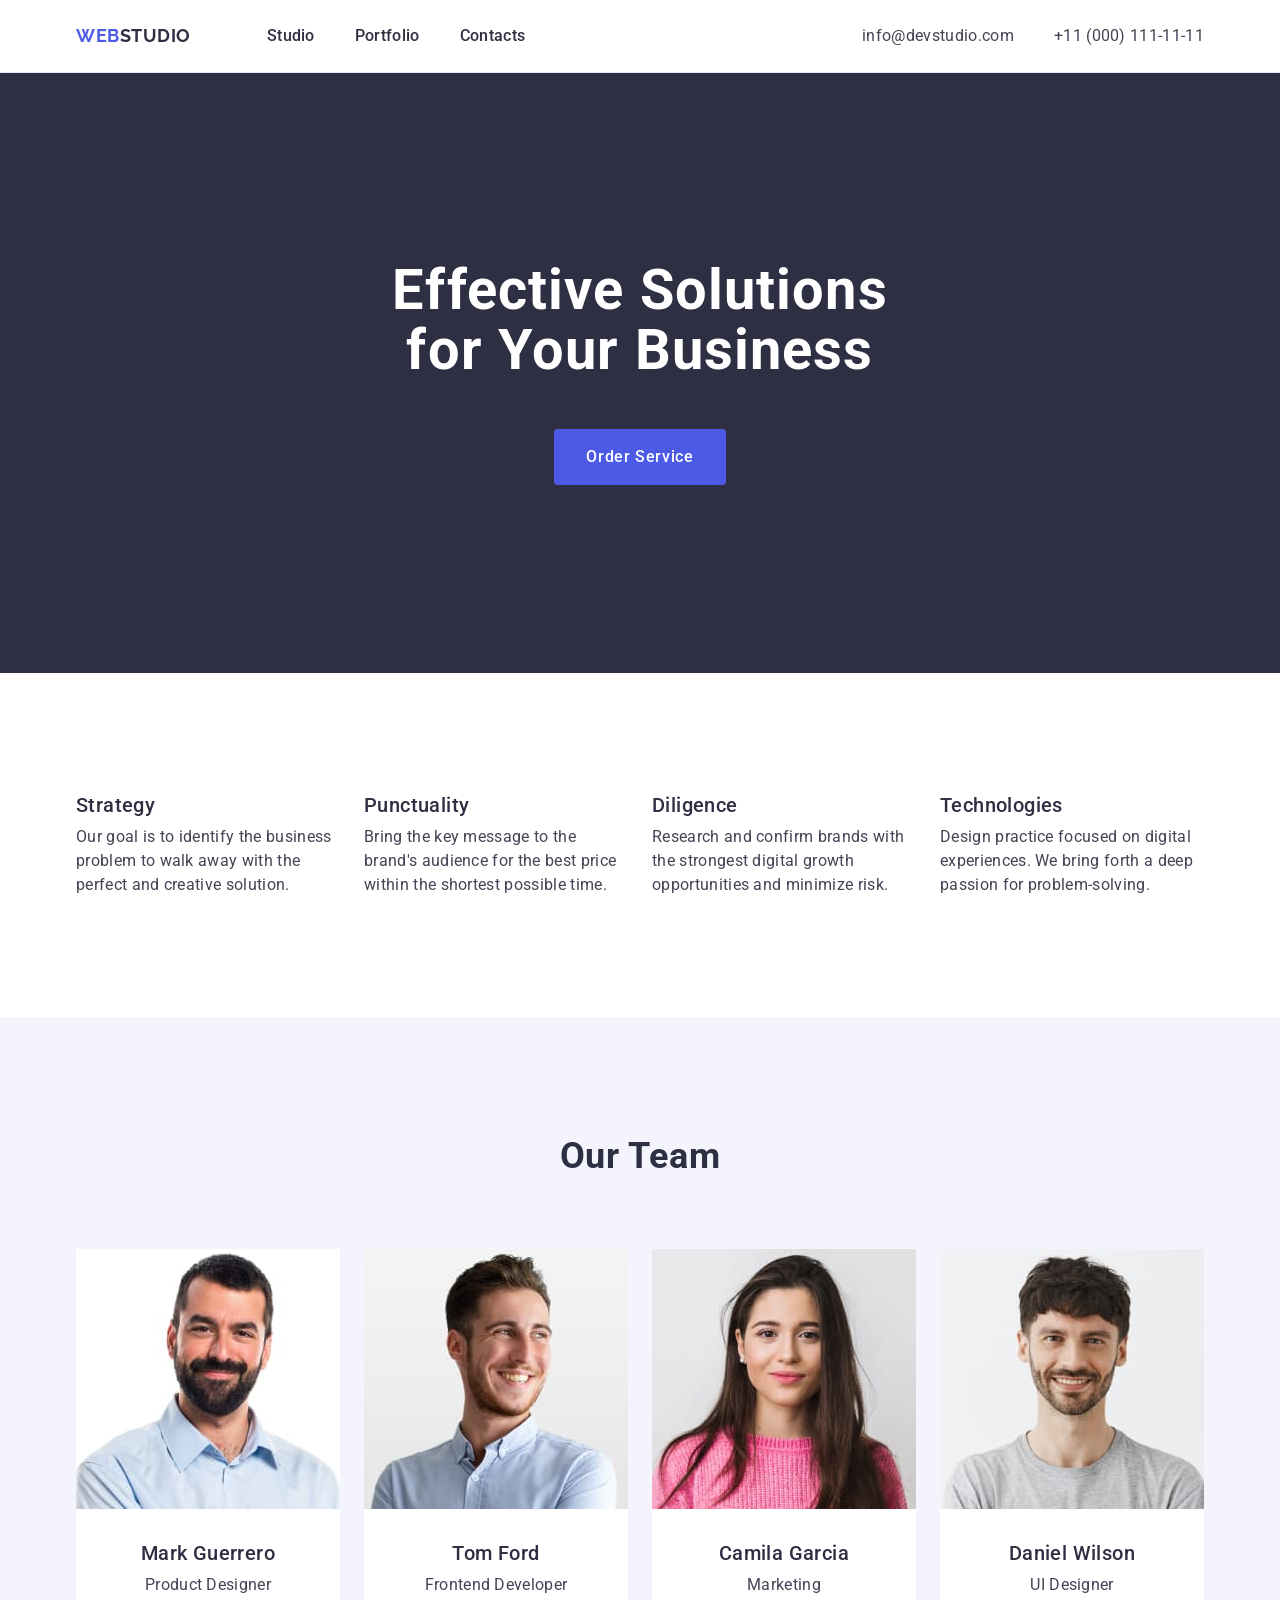
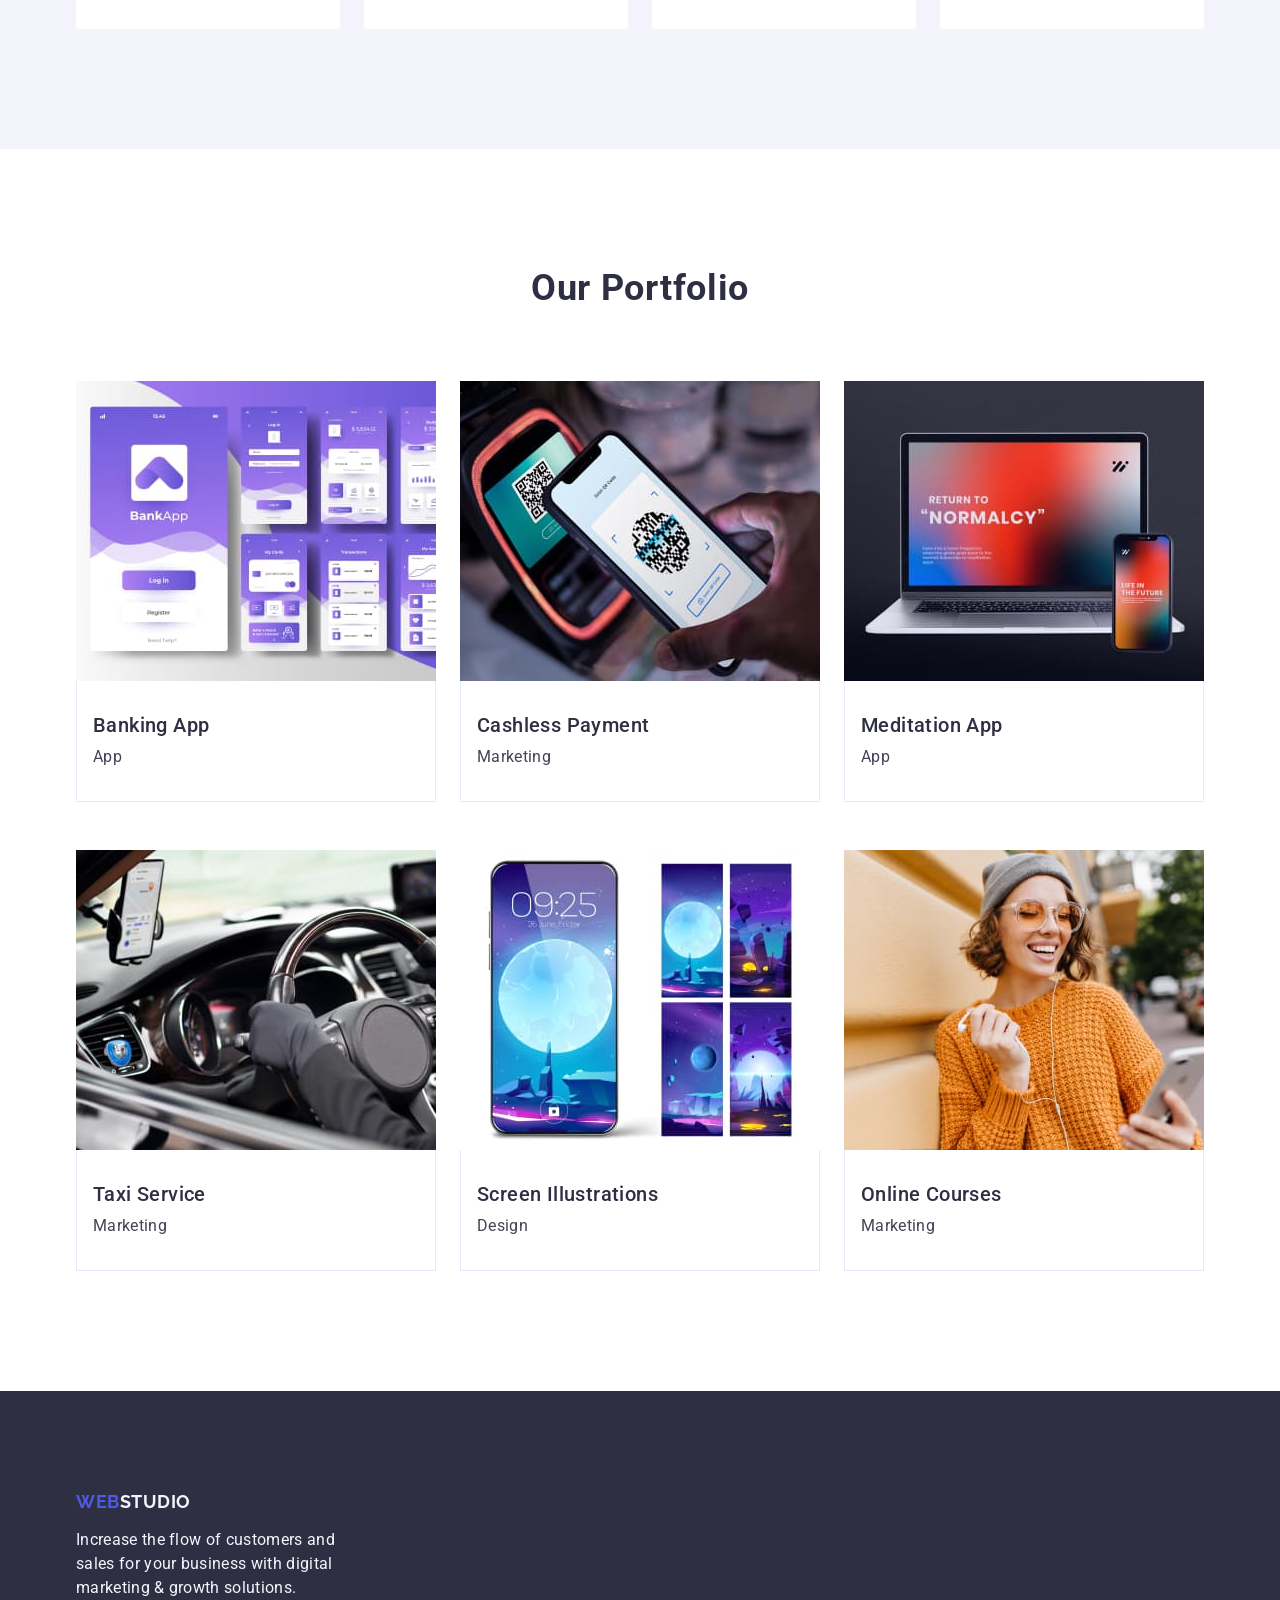
==== commit da88d73b: "hw3: done" ====
--- a/index.html
+++ b/index.html
@@ -53,17 +53,17 @@
     </header>
     <main>
       <section id="hero" class="section-hero">
-        <div class="container">
+        <div class="container hero-container">
           <h1 class="hero-title">Effective Solutions for Your Business</h1>
           <button class="hero-btn" type="button">Order Service</button>
         </div>
       </section>
 
-      <section id="features">
+      <section id="features" class="section">
         <div class="container">
-          <h2>Our features</h2>
-          <ul>
-            <li>
+          <h2 class="visually-hidden">Our features</h2>
+          <ul class="features-list">
+            <li class="features-item">
               <h3 class="card-subtitle">Strategy</h3>
               <p class="card-text">
                 Our goal is to identify the business problem to walk away with
@@ -71,7 +71,7 @@
               </p>
             </li>
 
-            <li>
+            <li class="features-item">
               <h3 class="card-subtitle">Punctuality</h3>
               <p class="card-text">
                 Bring the key message to the brand's audience for the best price
@@ -79,7 +79,7 @@
               </p>
             </li>
 
-            <li>
+            <li class="features-item">
               <h3 class="card-subtitle">Diligence</h3>
               <p class="card-text">
                 Research and confirm brands with the strongest digital growth
@@ -87,7 +87,7 @@
               </p>
             </li>
 
-            <li>
+            <li class="features-item">
               <h3 class="card-subtitle">Technologies</h3>
               <p class="card-text">
                 Design practice focused on digital experiences. We bring forth a
@@ -98,10 +98,10 @@
         </div>
       </section>
 
-      <section id="team" class="section-team">
+      <section id="team" class="section section-team">
         <div class="container">
           <h2 class="section-title">Our Team</h2>
-          <ul>
+          <ul class="team-list">
             <li class="team-item">
               <img
                 src="./images/team-1.jpg"
@@ -109,8 +109,10 @@
                 width="264"
                 height="260"
               />
-              <h3 class="card-subtitle team-subtitle">Mark Guerrero</h3>
-              <p class="card-text team-text">Product Designer</p>
+              <div class="team-content">
+                <h3 class="card-subtitle team-subtitle">Mark Guerrero</h3>
+                <p class="card-text team-text">Product Designer</p>
+              </div>
             </li>
 
             <li class="team-item">
@@ -120,8 +122,10 @@
                 width="264"
                 height="260"
               />
-              <h3 class="card-subtitle team-subtitle">Tom Ford</h3>
-              <p class="card-text team-text">Frontend Developer</p>
+              <div class="team-content">
+                <h3 class="card-subtitle team-subtitle">Tom Ford</h3>
+                <p class="card-text team-text">Frontend Developer</p>
+              </div>
             </li>
 
             <li class="team-item">
@@ -131,8 +135,10 @@
                 width="264"
                 height="260"
               />
-              <h3 class="card-subtitle team-subtitle">Camila Garcia</h3>
-              <p class="card-text team-text">Marketing</p>
+              <div class="team-content">
+                <h3 class="card-subtitle team-subtitle">Camila Garcia</h3>
+                <p class="card-text team-text">Marketing</p>
+              </div>
             </li>
 
             <li class="team-item">
@@ -142,82 +148,96 @@
                 width="264"
                 height="260"
               />
-              <h3 class="card-subtitle team-subtitle">Daniel Wilson</h3>
-              <p class="card-text team-text">UI Designer</p>
-            </li>
-          </ul>
-        </div>
-      </section>
-
-      <section id="portfolio">
+              <div class="team-content">
+                <h3 class="card-subtitle team-subtitle">Daniel Wilson</h3>
+                <p class="card-text team-text">UI Designer</p>
+              </div>
+            </li>
+          </ul>
+        </div>
+      </section>
+
+      <section id="portfolio" class="section">
         <div class="container">
           <h2 class="section-title">Our Portfolio</h2>
 
-          <ul>
-            <li>
+          <ul class="portfolio-list">
+            <li class="portfolio-item">
               <img
                 src="./images/portfolio-1.jpg"
                 alt="Banking App"
                 width="360"
                 height="300"
               />
-              <h3 class="card-subtitle">Banking App</h3>
-              <p class="card-text">App</p>
-            </li>
-
-            <li>
+              <div class="portfolio-content">
+                <h3 class="card-subtitle">Banking App</h3>
+                <p class="card-text">App</p>
+              </div>
+            </li>
+
+            <li class="portfolio-item">
               <img
                 src="./images/portfolio-2.jpg"
                 alt="Cashless Payment"
                 width="360"
                 height="300"
               />
-              <h3 class="card-subtitle">Cashless Payment</h3>
-              <p class="card-text">Marketing</p>
-            </li>
-
-            <li>
+              <div class="portfolio-content">
+                <h3 class="card-subtitle">Cashless Payment</h3>
+                <p class="card-text">Marketing</p>
+              </div>
+            </li>
+
+            <li class="portfolio-item">
               <img
                 src="./images/portfolio-3.jpg"
                 alt="Meditation App"
                 width="360"
                 height="300"
               />
-              <h3 class="card-subtitle">Meditation App</h3>
-              <p class="card-text">App</p>
-            </li>
-
-            <li>
+              <div class="portfolio-content">
+                <h3 class="card-subtitle">Meditation App</h3>
+                <p class="card-text">App</p>
+              </div>
+            </li>
+
+            <li class="portfolio-item">
               <img
                 src="./images/portfolio-4.jpg"
                 alt="Taxi Service"
                 width="360"
                 height="300"
               />
-              <h3 class="card-subtitle">Taxi Service</h3>
-              <p class="card-text">Marketing</p>
-            </li>
-
-            <li>
+              <div class="portfolio-content">
+                <h3 class="card-subtitle">Taxi Service</h3>
+                <p class="card-text">Marketing</p>
+              </div>
+            </li>
+
+            <li class="portfolio-item">
               <img
                 src="./images/portfolio-5.jpg"
                 alt="Screen Illustrations"
                 width="360"
                 height="300"
               />
-              <h3 class="card-subtitle">Screen Illustrations</h3>
-              <p class="card-text">Design</p>
-            </li>
-
-            <li>
+              <div class="portfolio-content">
+                <h3 class="card-subtitle">Screen Illustrations</h3>
+                <p class="card-text">Design</p>
+              </div>
+            </li>
+
+            <li class="portfolio-item">
               <img
                 src="./images/portfolio-6.jpg"
                 alt="Online Courses"
                 width="360"
                 height="300"
               />
-              <h3 class="card-subtitle">Online Courses</h3>
-              <p class="card-text">Marketing</p>
+              <div class="portfolio-content">
+                <h3 class="card-subtitle">Online Courses</h3>
+                <p class="card-text">Marketing</p>
+              </div>
             </li>
           </ul>
         </div>
@@ -225,13 +245,15 @@
     </main>
     <footer id="footer" class="page-footer">
       <div class="container">
-        <a class="logo footer-logo" href="./index.html"
-          ><span class="logo-accent">Web</span><span>Studio</span>
-        </a>
-        <p class="footer-text">
-          Increase the flow of customers and sales for your business with
-          digital marketing & growth solutions.
-        </p>
+        <div class="footer-content">
+          <a class="logo footer-logo" href="./index.html"
+            ><span class="logo-accent">Web</span><span>Studio</span>
+          </a>
+          <p class="footer-text">
+            Increase the flow of customers and sales for your business with
+            digital marketing & growth solutions.
+          </p>
+        </div>
       </div>
     </footer>
   </body>
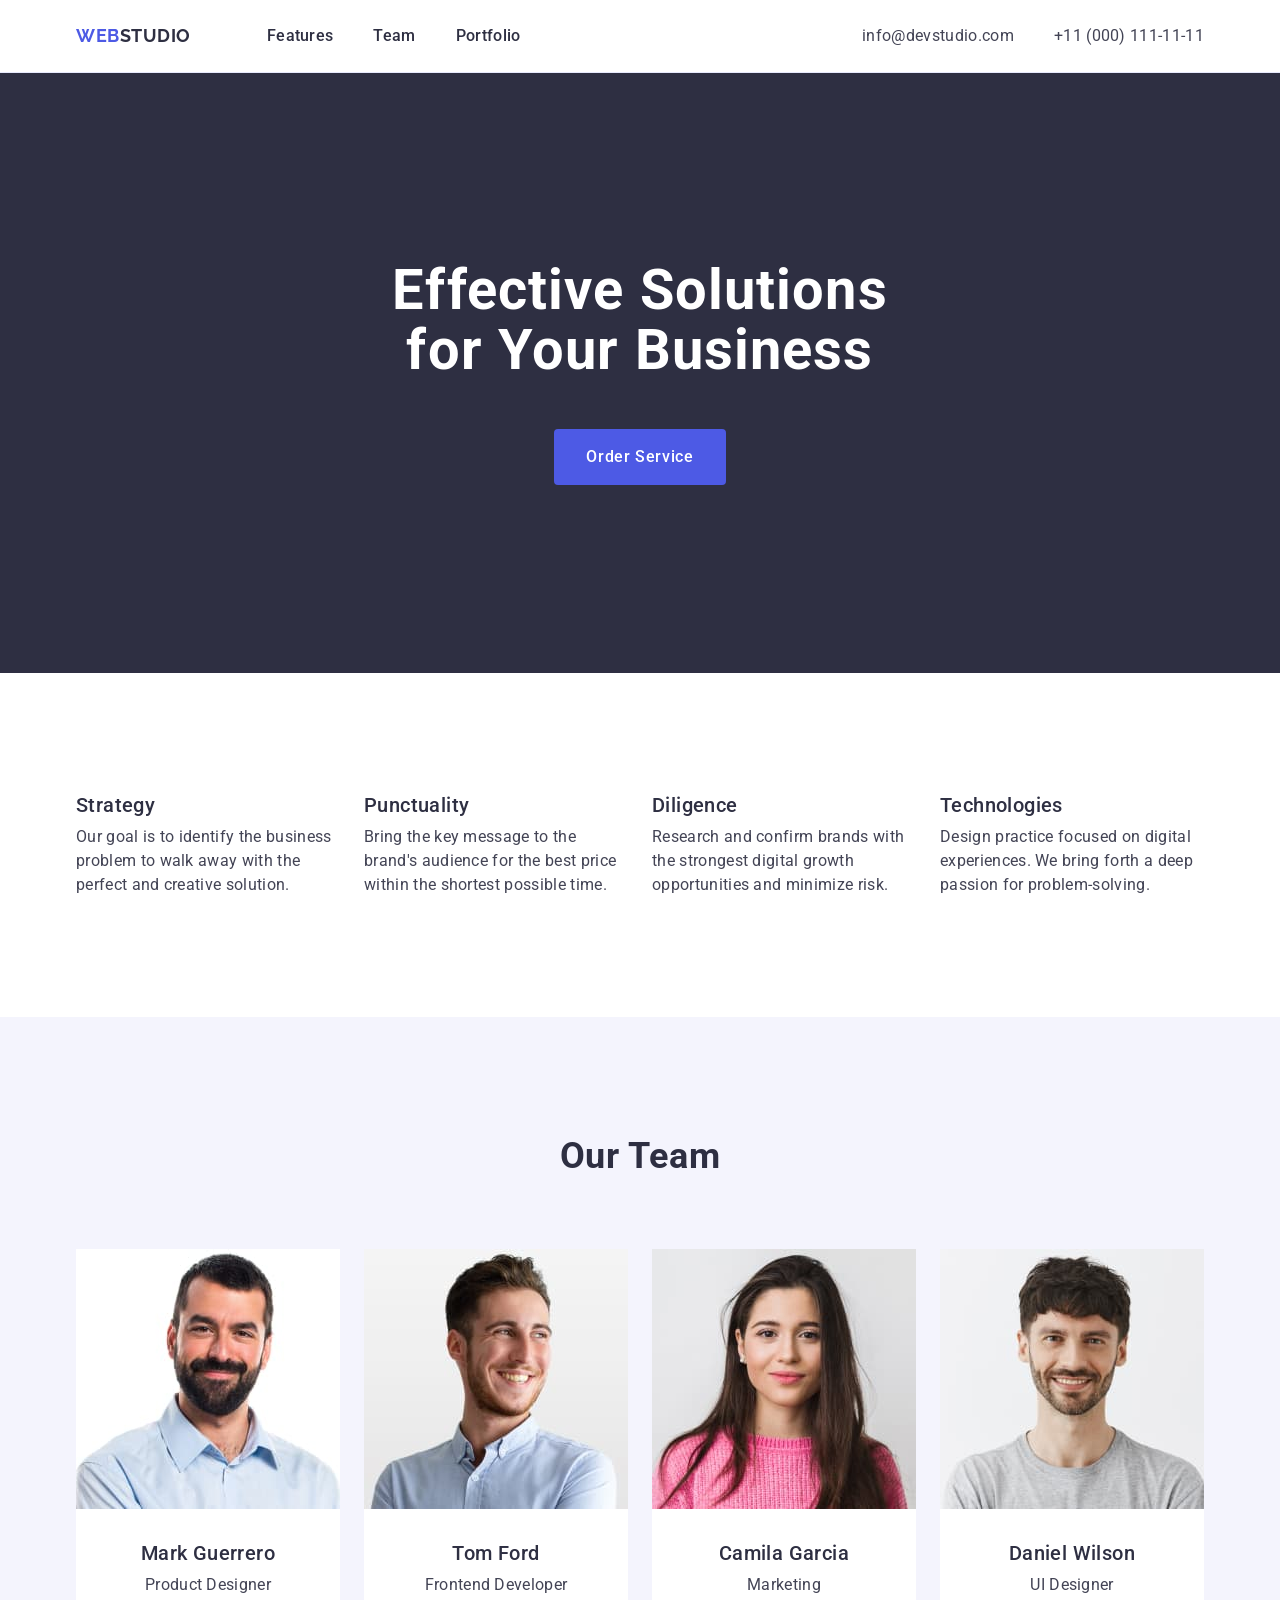
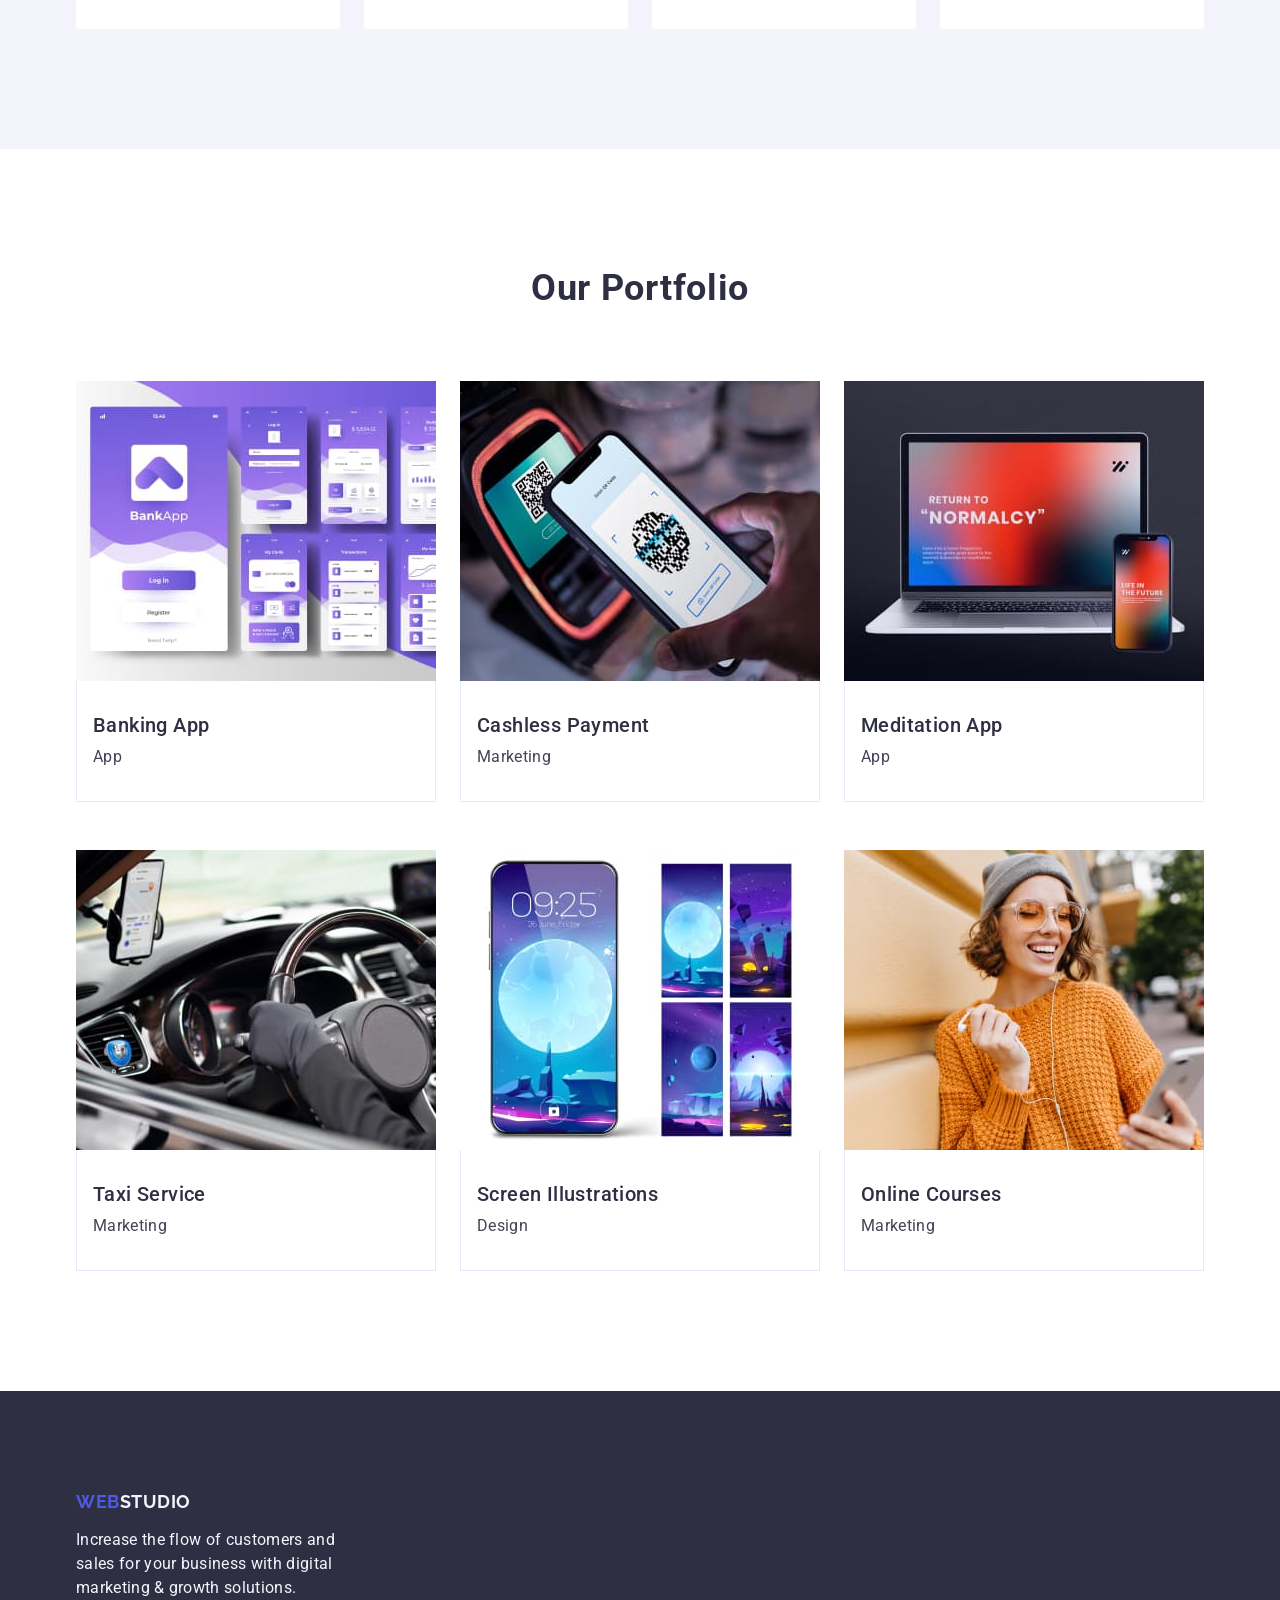
==== commit 3dea4ab2: "save changes" ====
--- a/index.html
+++ b/index.html
@@ -28,10 +28,12 @@
         <nav>
           <ul class="nav-list">
             <li class="nav-item">
-              <a class="nav-link" href="./index.html">Studio</a>
-            </li>
-            <li class="nav-item"><a class="nav-link" href="">Portfolio</a></li>
-            <li class="nav-item"><a class="nav-link" href="">Contacts</a></li>
+              <a class="nav-link" href="#features">Features</a>
+            </li>
+            <li class="nav-item"><a class="nav-link" href="#team">Team</a></li>
+            <li class="nav-item">
+              <a class="nav-link" href="#portfolio">Portfolio</a>
+            </li>
           </ul>
         </nav>
         <address class="contacts">
@@ -41,7 +43,6 @@
                 >info@devstudio.com</a
               >
             </li>
-
             <li class="contacts-item">
               <a class="contacts-link" href="tel:+110001111111"
                 >+11 (000) 111-11-11</a
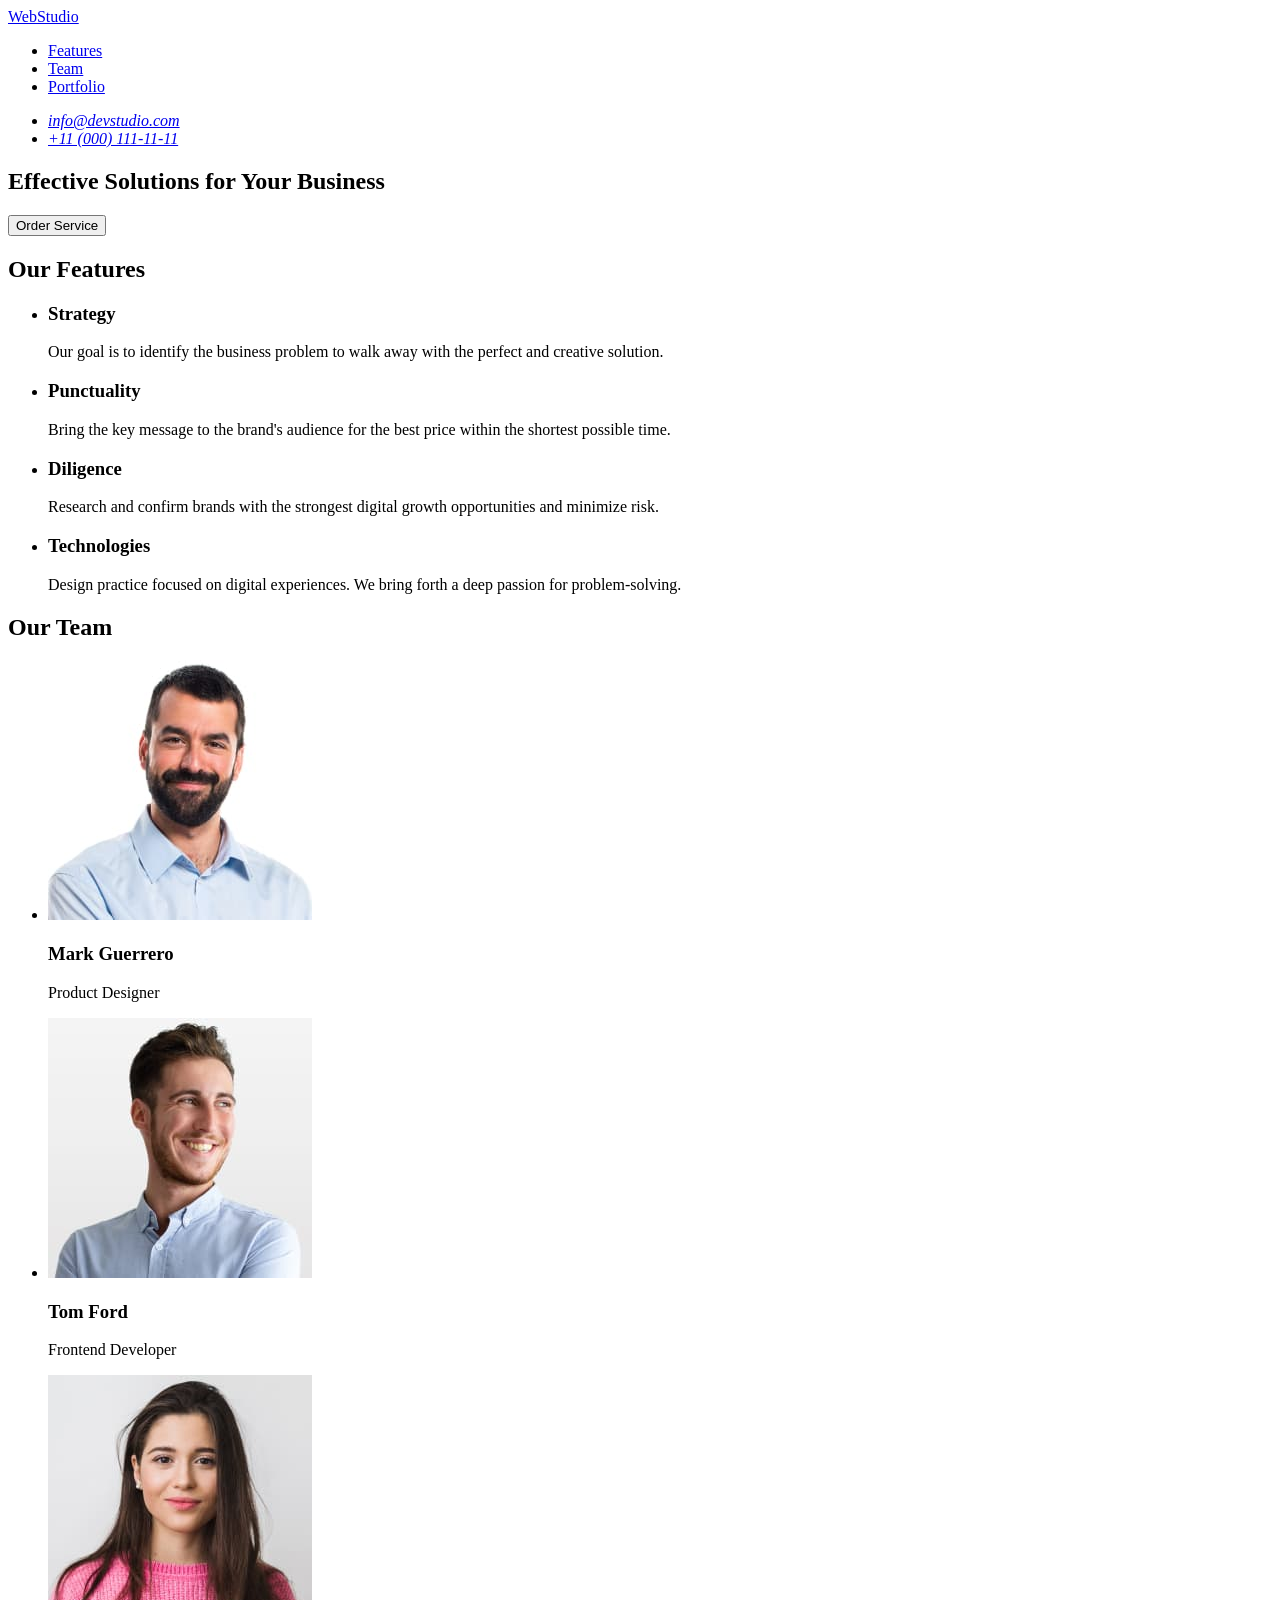
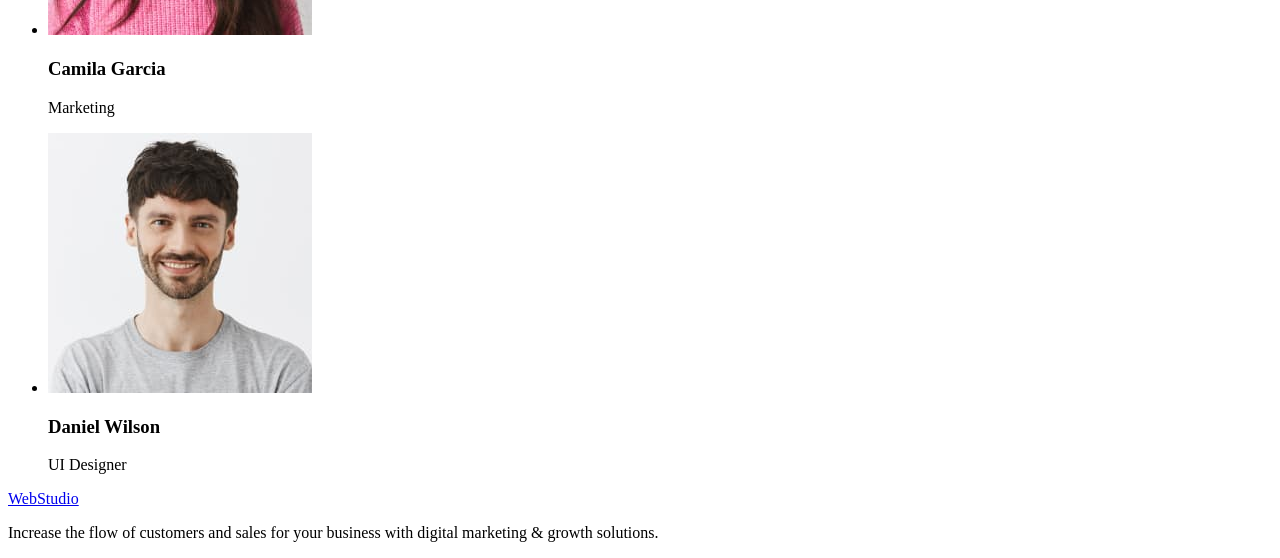
==== commit 66bba9c4: "Update index.html" ====
--- a/index.html
+++ b/index.html
@@ -4,258 +4,122 @@
     <meta charset="UTF-8" />
     <meta name="viewport" content="width=device-width, initial-scale=1.0" />
     <title>WebStudio</title>
-
-    <link rel="preconnect" href="https://fonts.googleapis.com" />
-    <link rel="preconnect" href="https://fonts.gstatic.com" crossorigin />
-    <link
-      href="https://fonts.googleapis.com/css2?family=Raleway:ital,wght@0,100..900;1,100..900&family=Roboto:ital,wght@0,100..900;1,100..900&display=swap"
-      rel="stylesheet"
-    />
-
-    <link
-      rel="stylesheet"
-      href="https://cdn.jsdelivr.net/npm/modern-normalize@3.0.1/modern-normalize.min.css"
-    />
-
-    <link rel="stylesheet" href="./css/main.css" />
   </head>
   <body>
-    <header id="header" class="page-header">
-      <div class="container header-container">
-        <a class="logo header-logo" href="./index.html"
-          ><span class="logo-accent">Web</span><span>Studio</span>
-        </a>
-        <nav>
-          <ul class="nav-list">
-            <li class="nav-item">
-              <a class="nav-link" href="#features">Features</a>
-            </li>
-            <li class="nav-item"><a class="nav-link" href="#team">Team</a></li>
-            <li class="nav-item">
-              <a class="nav-link" href="#portfolio">Portfolio</a>
-            </li>
-          </ul>
-        </nav>
-        <address class="contacts">
-          <ul class="contacts-list">
-            <li class="contacts-item">
-              <a class="contacts-link" href="mailto:info@devstudio.com"
-                >info@devstudio.com</a
-              >
-            </li>
-            <li class="contacts-item">
-              <a class="contacts-link" href="tel:+110001111111"
-                >+11 (000) 111-11-11</a
-              >
-            </li>
-          </ul>
-        </address>
-      </div>
+    <header id="header">
+      <a href="./index.html">WebStudio</a>
+      <nav>
+        <ul>
+          <li><a href="#features">Features</a></li>
+          <li><a href="#team">Team</a></li>
+          <li><a href="#portfolio">Portfolio</a></li>
+        </ul>
+      </nav>
+      <address>
+        <ul>
+          <li><a href="mailto:info@devstudio.com">info@devstudio.com</a></li>
+          <li><a href="tel:+110001111111">+11 (000) 111-11-11</a></li>
+        </ul>
+      </address>
     </header>
     <main>
-      <section id="hero" class="section-hero">
-        <div class="container hero-container">
-          <h1 class="hero-title">Effective Solutions for Your Business</h1>
-          <button class="hero-btn" type="button">Order Service</button>
-        </div>
+      <section id="hero">
+        <h1>Effective Solutions for Your Business</h1>
+        <button type="button">Order Service</button>
       </section>
 
-      <section id="features" class="section">
-        <div class="container">
-          <h2 class="visually-hidden">Our features</h2>
-          <ul class="features-list">
-            <li class="features-item">
-              <h3 class="card-subtitle">Strategy</h3>
-              <p class="card-text">
-                Our goal is to identify the business problem to walk away with
-                the perfect and creative solution.
-              </p>
-            </li>
+      <section id="features">
+        <h2>Our Features</h2>
+        <ul>
+          <li>
+            <h3>Strategy</h3>
+            <p>
+              Our goal is to identify the business problem to walk away with the
+              perfect and creative solution.
+            </p>
+          </li>
 
-            <li class="features-item">
-              <h3 class="card-subtitle">Punctuality</h3>
-              <p class="card-text">
-                Bring the key message to the brand's audience for the best price
-                within the shortest possible time.
-              </p>
-            </li>
+          <li>
+            <h3>Punctuality</h3>
+            <p>
+              Bring the key message to the brand's audience for the best price
+              within the shortest possible time.
+            </p>
+          </li>
 
-            <li class="features-item">
-              <h3 class="card-subtitle">Diligence</h3>
-              <p class="card-text">
-                Research and confirm brands with the strongest digital growth
-                opportunities and minimize risk.
-              </p>
-            </li>
+          <li>
+            <h3>Diligence</h3>
+            <p>
+              Research and confirm brands with the strongest digital growth
+              opportunities and minimize risk.
+            </p>
+          </li>
 
-            <li class="features-item">
-              <h3 class="card-subtitle">Technologies</h3>
-              <p class="card-text">
-                Design practice focused on digital experiences. We bring forth a
-                deep passion for problem-solving.
-              </p>
-            </li>
-          </ul>
-        </div>
+          <li>
+            <h3>Technologies</h3>
+            <p>
+              Design practice focused on digital experiences. We bring forth a
+              deep passion for problem-solving.
+            </p>
+          </li>
+        </ul>
       </section>
 
-      <section id="team" class="section section-team">
-        <div class="container">
-          <h2 class="section-title">Our Team</h2>
-          <ul class="team-list">
-            <li class="team-item">
-              <img
-                src="./images/team-1.jpg"
-                alt="Mark Guerrero"
-                width="264"
-                height="260"
-              />
-              <div class="team-content">
-                <h3 class="card-subtitle team-subtitle">Mark Guerrero</h3>
-                <p class="card-text team-text">Product Designer</p>
-              </div>
-            </li>
+      <section id="team">
+        <h2>Our Team</h2>
+        <ul>
+          <li>
+            <img
+              src="./images/team-1.jpg"
+              alt="Mark Guerrero"
+              width="264"
+              height="260"
+            />
+            <h3>Mark Guerrero</h3>
+            <p>Product Designer</p>
+          </li>
 
-            <li class="team-item">
-              <img
-                src="./images/team-2.jpg"
-                alt="Tom Ford"
-                width="264"
-                height="260"
-              />
-              <div class="team-content">
-                <h3 class="card-subtitle team-subtitle">Tom Ford</h3>
-                <p class="card-text team-text">Frontend Developer</p>
-              </div>
-            </li>
+          <li>
+            <img
+              src="./images/team-2.jpg"
+              alt="Tom Ford"
+              width="264"
+              height="260"
+            />
+            <h3>Tom Ford</h3>
+            <p>Frontend Developer</p>
+          </li>
 
-            <li class="team-item">
-              <img
-                src="./images/team-3.jpg"
-                alt="Camila Garcia"
-                width="264"
-                height="260"
-              />
-              <div class="team-content">
-                <h3 class="card-subtitle team-subtitle">Camila Garcia</h3>
-                <p class="card-text team-text">Marketing</p>
-              </div>
-            </li>
+          <li>
+            <img
+              src="./images/team-3.jpg"
+              alt="Camila Garcia"
+              width="264"
+              height="260"
+            />
+            <h3>Camila Garcia</h3>
+            <p>Marketing</p>
+          </li>
 
-            <li class="team-item">
-              <img
-                src="./images/team-4.jpg"
-                alt="Daniel Wilson"
-                width="264"
-                height="260"
-              />
-              <div class="team-content">
-                <h3 class="card-subtitle team-subtitle">Daniel Wilson</h3>
-                <p class="card-text team-text">UI Designer</p>
-              </div>
-            </li>
-          </ul>
-        </div>
-      </section>
-
-      <section id="portfolio" class="section">
-        <div class="container">
-          <h2 class="section-title">Our Portfolio</h2>
-
-          <ul class="portfolio-list">
-            <li class="portfolio-item">
-              <img
-                src="./images/portfolio-1.jpg"
-                alt="Banking App"
-                width="360"
-                height="300"
-              />
-              <div class="portfolio-content">
-                <h3 class="card-subtitle">Banking App</h3>
-                <p class="card-text">App</p>
-              </div>
-            </li>
-
-            <li class="portfolio-item">
-              <img
-                src="./images/portfolio-2.jpg"
-                alt="Cashless Payment"
-                width="360"
-                height="300"
-              />
-              <div class="portfolio-content">
-                <h3 class="card-subtitle">Cashless Payment</h3>
-                <p class="card-text">Marketing</p>
-              </div>
-            </li>
-
-            <li class="portfolio-item">
-              <img
-                src="./images/portfolio-3.jpg"
-                alt="Meditation App"
-                width="360"
-                height="300"
-              />
-              <div class="portfolio-content">
-                <h3 class="card-subtitle">Meditation App</h3>
-                <p class="card-text">App</p>
-              </div>
-            </li>
-
-            <li class="portfolio-item">
-              <img
-                src="./images/portfolio-4.jpg"
-                alt="Taxi Service"
-                width="360"
-                height="300"
-              />
-              <div class="portfolio-content">
-                <h3 class="card-subtitle">Taxi Service</h3>
-                <p class="card-text">Marketing</p>
-              </div>
-            </li>
-
-            <li class="portfolio-item">
-              <img
-                src="./images/portfolio-5.jpg"
-                alt="Screen Illustrations"
-                width="360"
-                height="300"
-              />
-              <div class="portfolio-content">
-                <h3 class="card-subtitle">Screen Illustrations</h3>
-                <p class="card-text">Design</p>
-              </div>
-            </li>
-
-            <li class="portfolio-item">
-              <img
-                src="./images/portfolio-6.jpg"
-                alt="Online Courses"
-                width="360"
-                height="300"
-              />
-              <div class="portfolio-content">
-                <h3 class="card-subtitle">Online Courses</h3>
-                <p class="card-text">Marketing</p>
-              </div>
-            </li>
-          </ul>
-        </div>
+          <li>
+            <img
+              src="./images/team-4.jpg"
+              alt="Daniel Wilson"
+              width="264"
+              height="260"
+            />
+            <h3>Daniel Wilson</h3>
+            <p>UI Designer</p>
+          </li>
+        </ul>
       </section>
     </main>
-    <footer id="footer" class="page-footer">
-      <div class="container">
-        <div class="footer-content">
-          <a class="logo footer-logo" href="./index.html"
-            ><span class="logo-accent">Web</span><span>Studio</span>
-          </a>
-          <p class="footer-text">
-            Increase the flow of customers and sales for your business with
-            digital marketing & growth solutions.
-          </p>
-        </div>
-      </div>
+    <footer id="footer">
+      <a href="./index.html">WebStudio</a>
+      <p>
+        Increase the flow of customers and sales for your business with digital
+        marketing & growth solutions.
+      </p>
     </footer>
   </body>
 </html>
